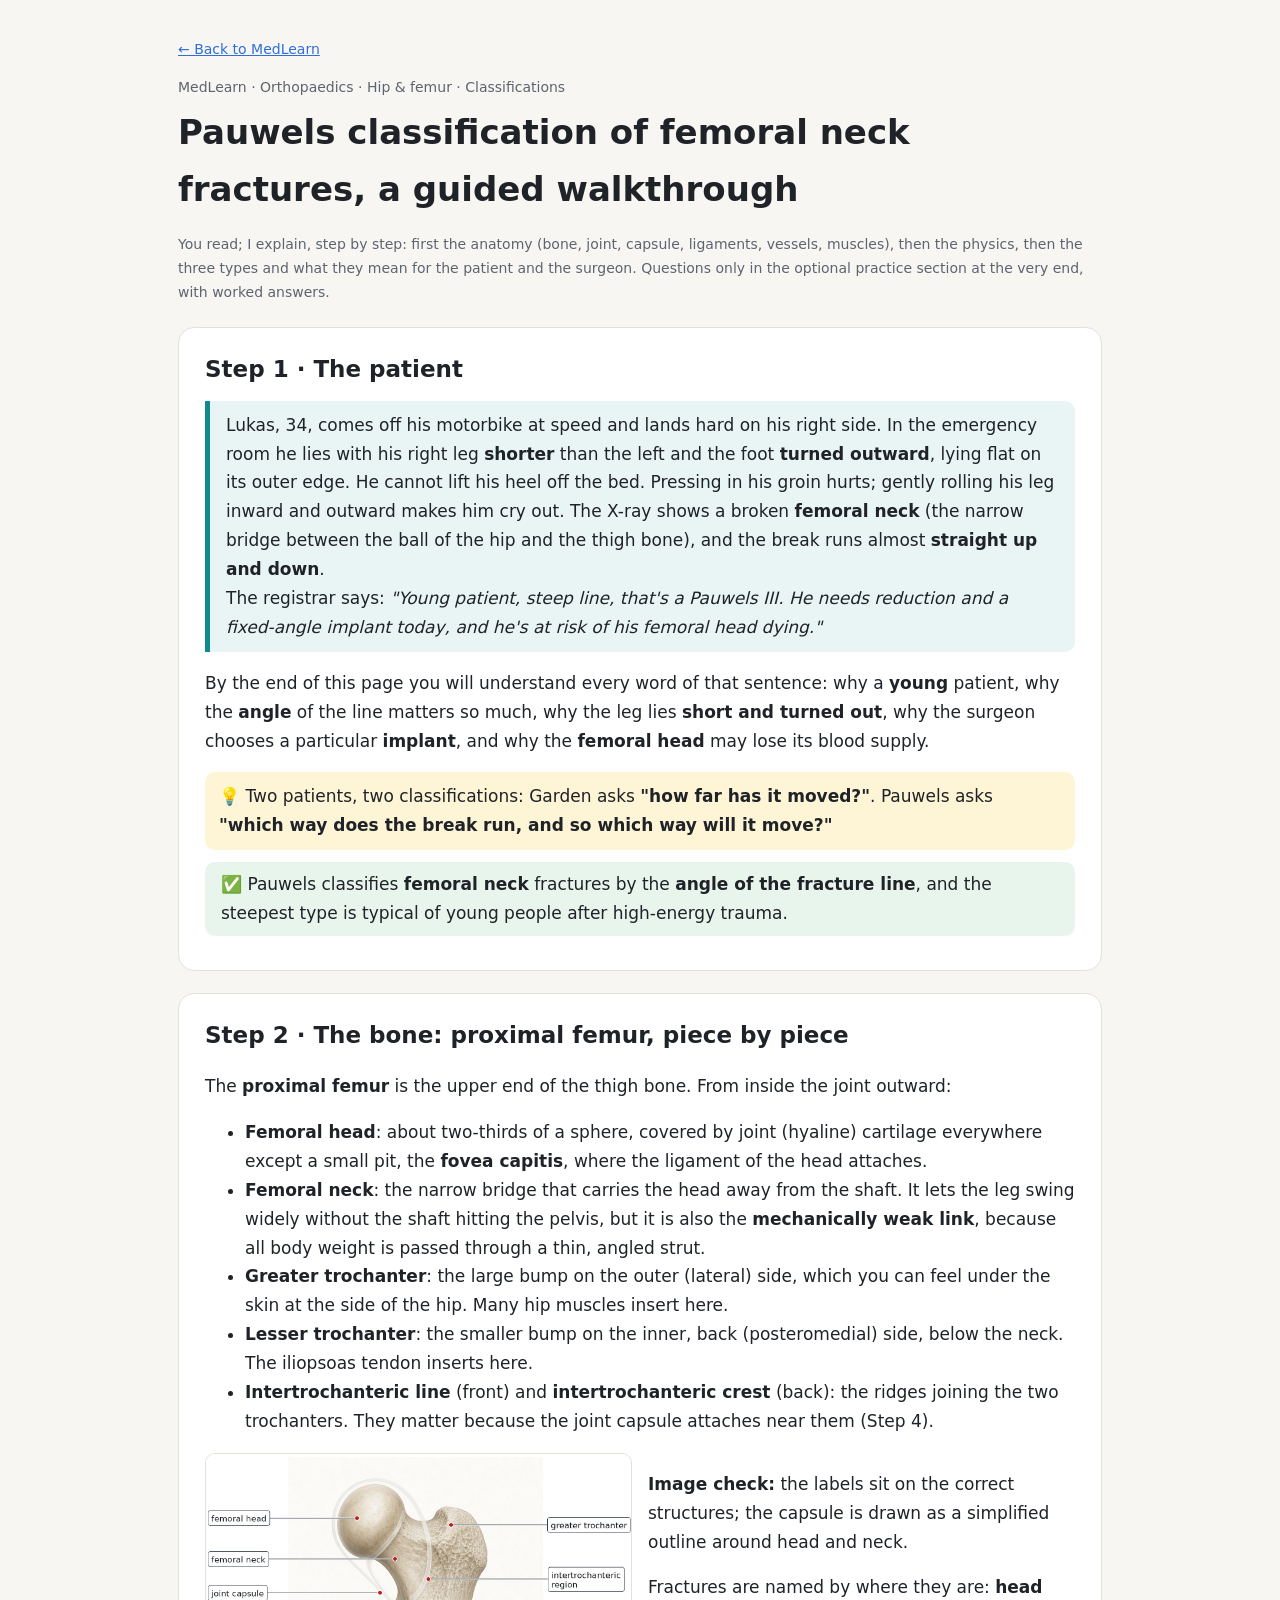
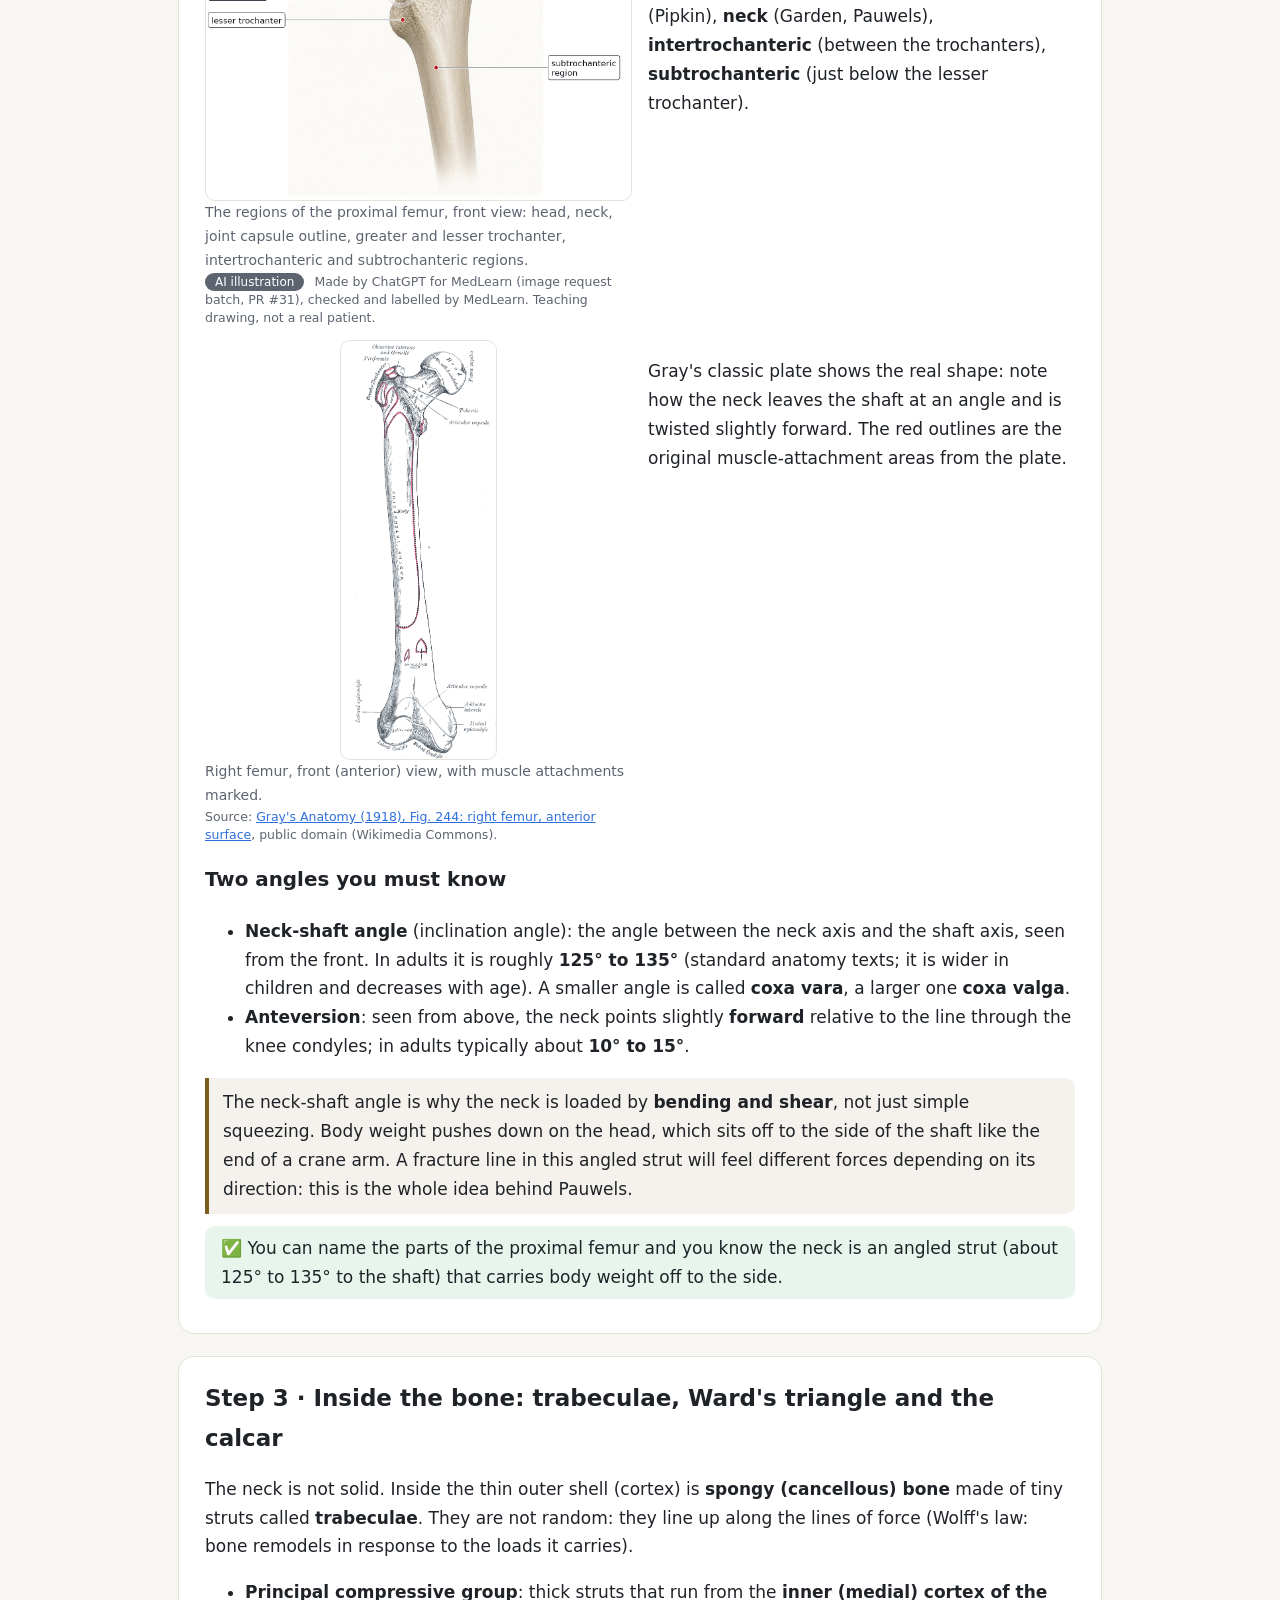
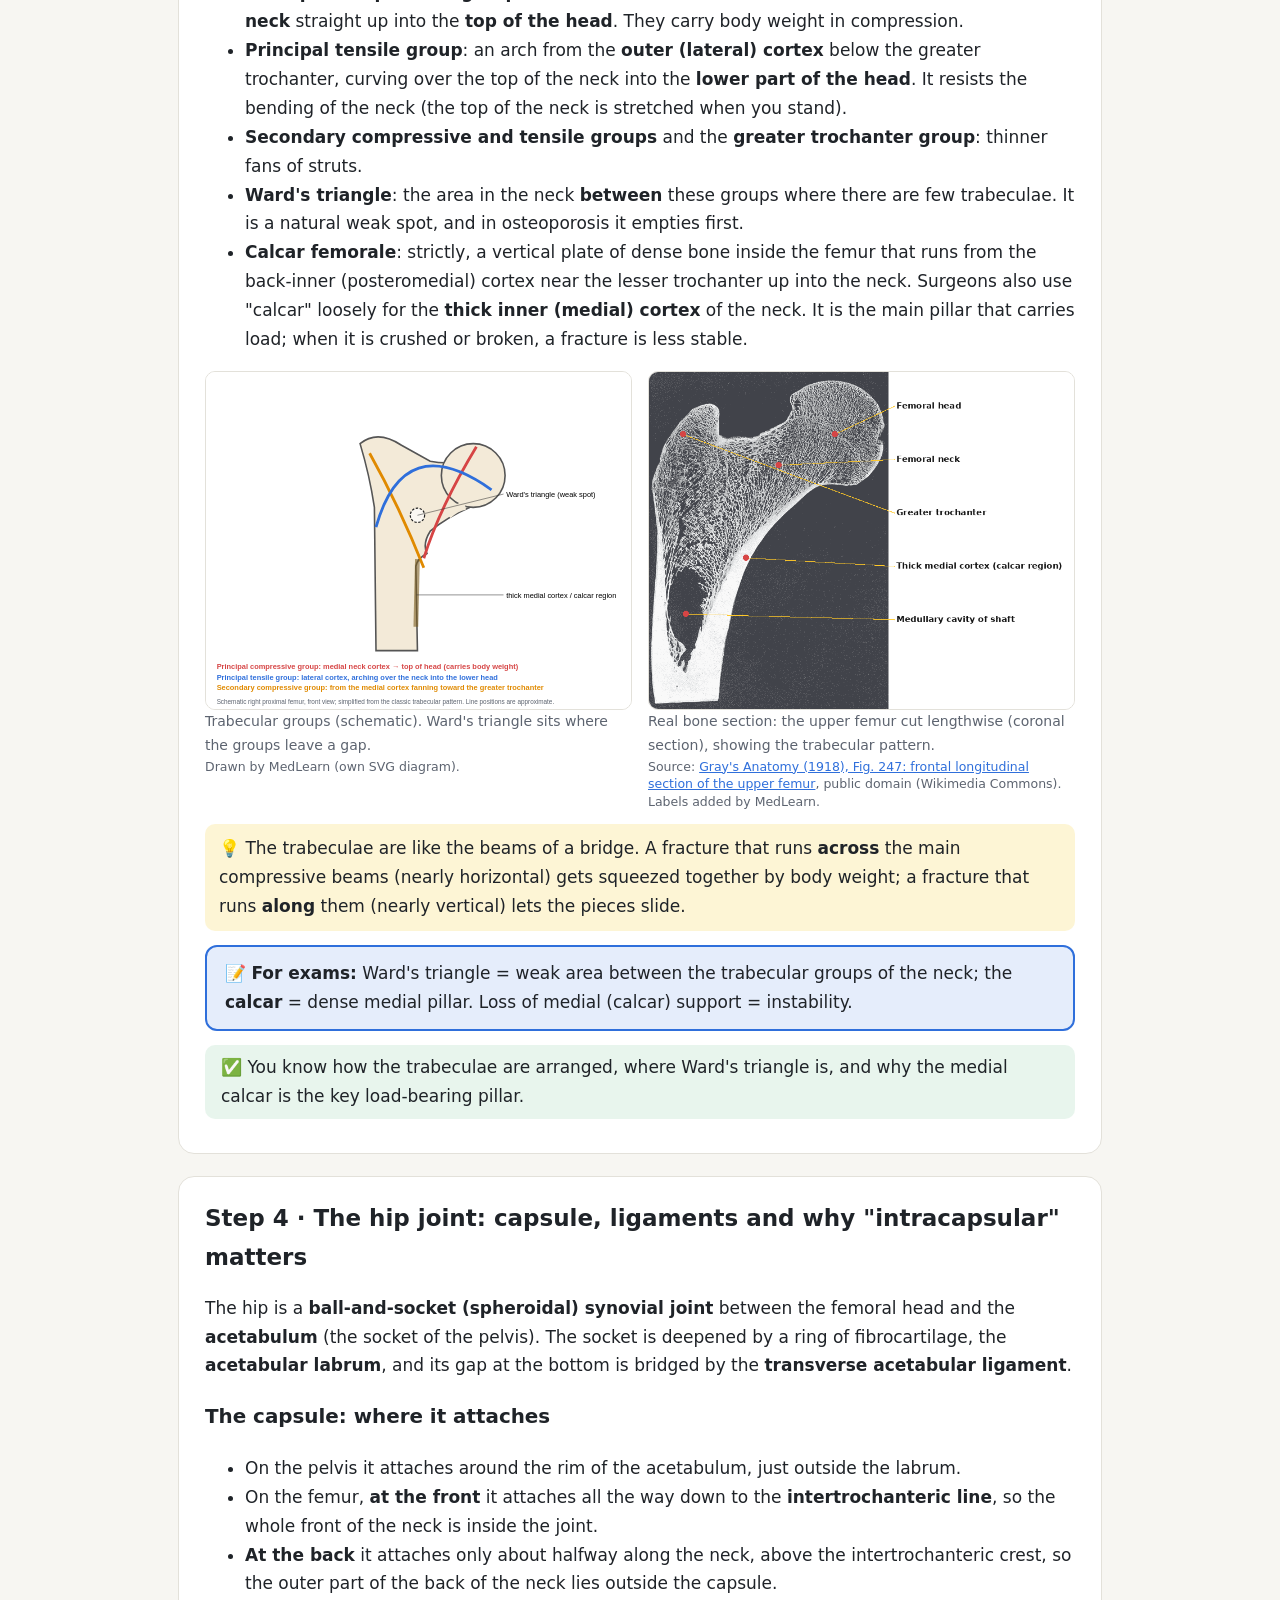
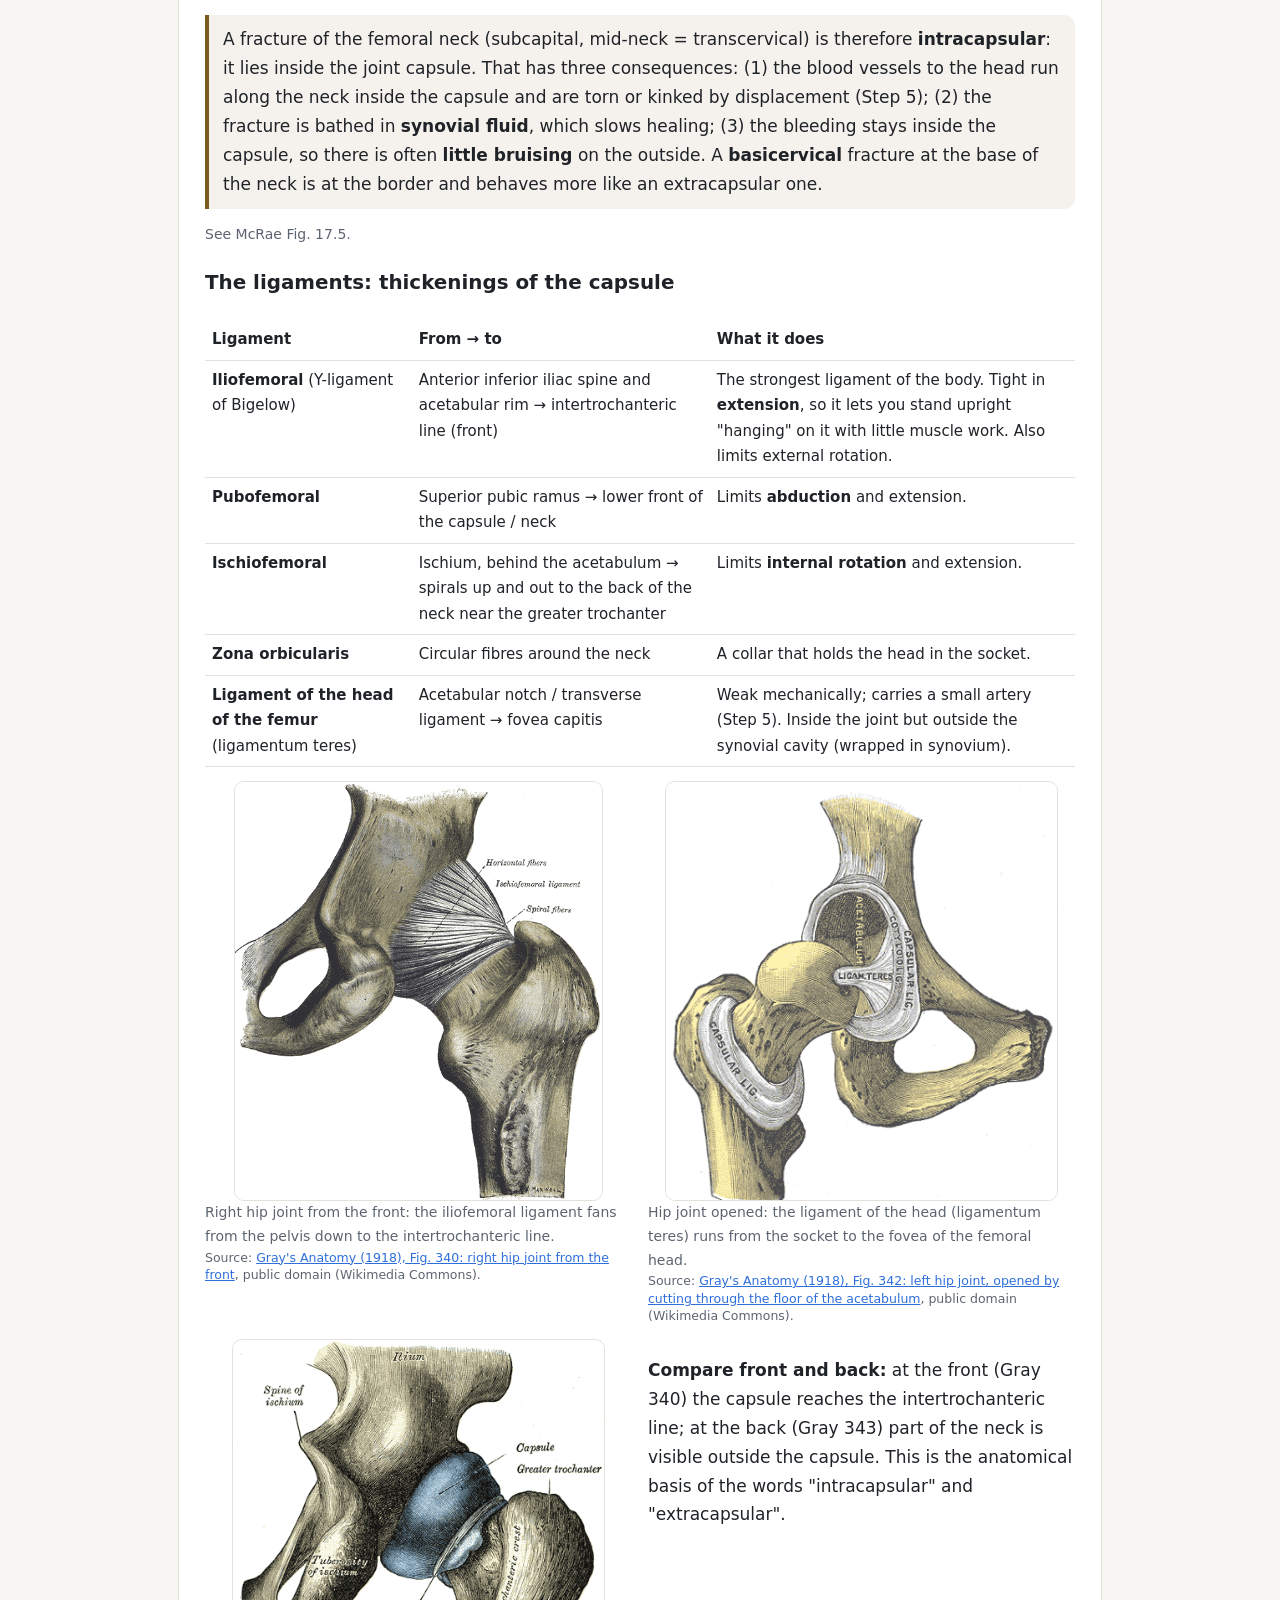
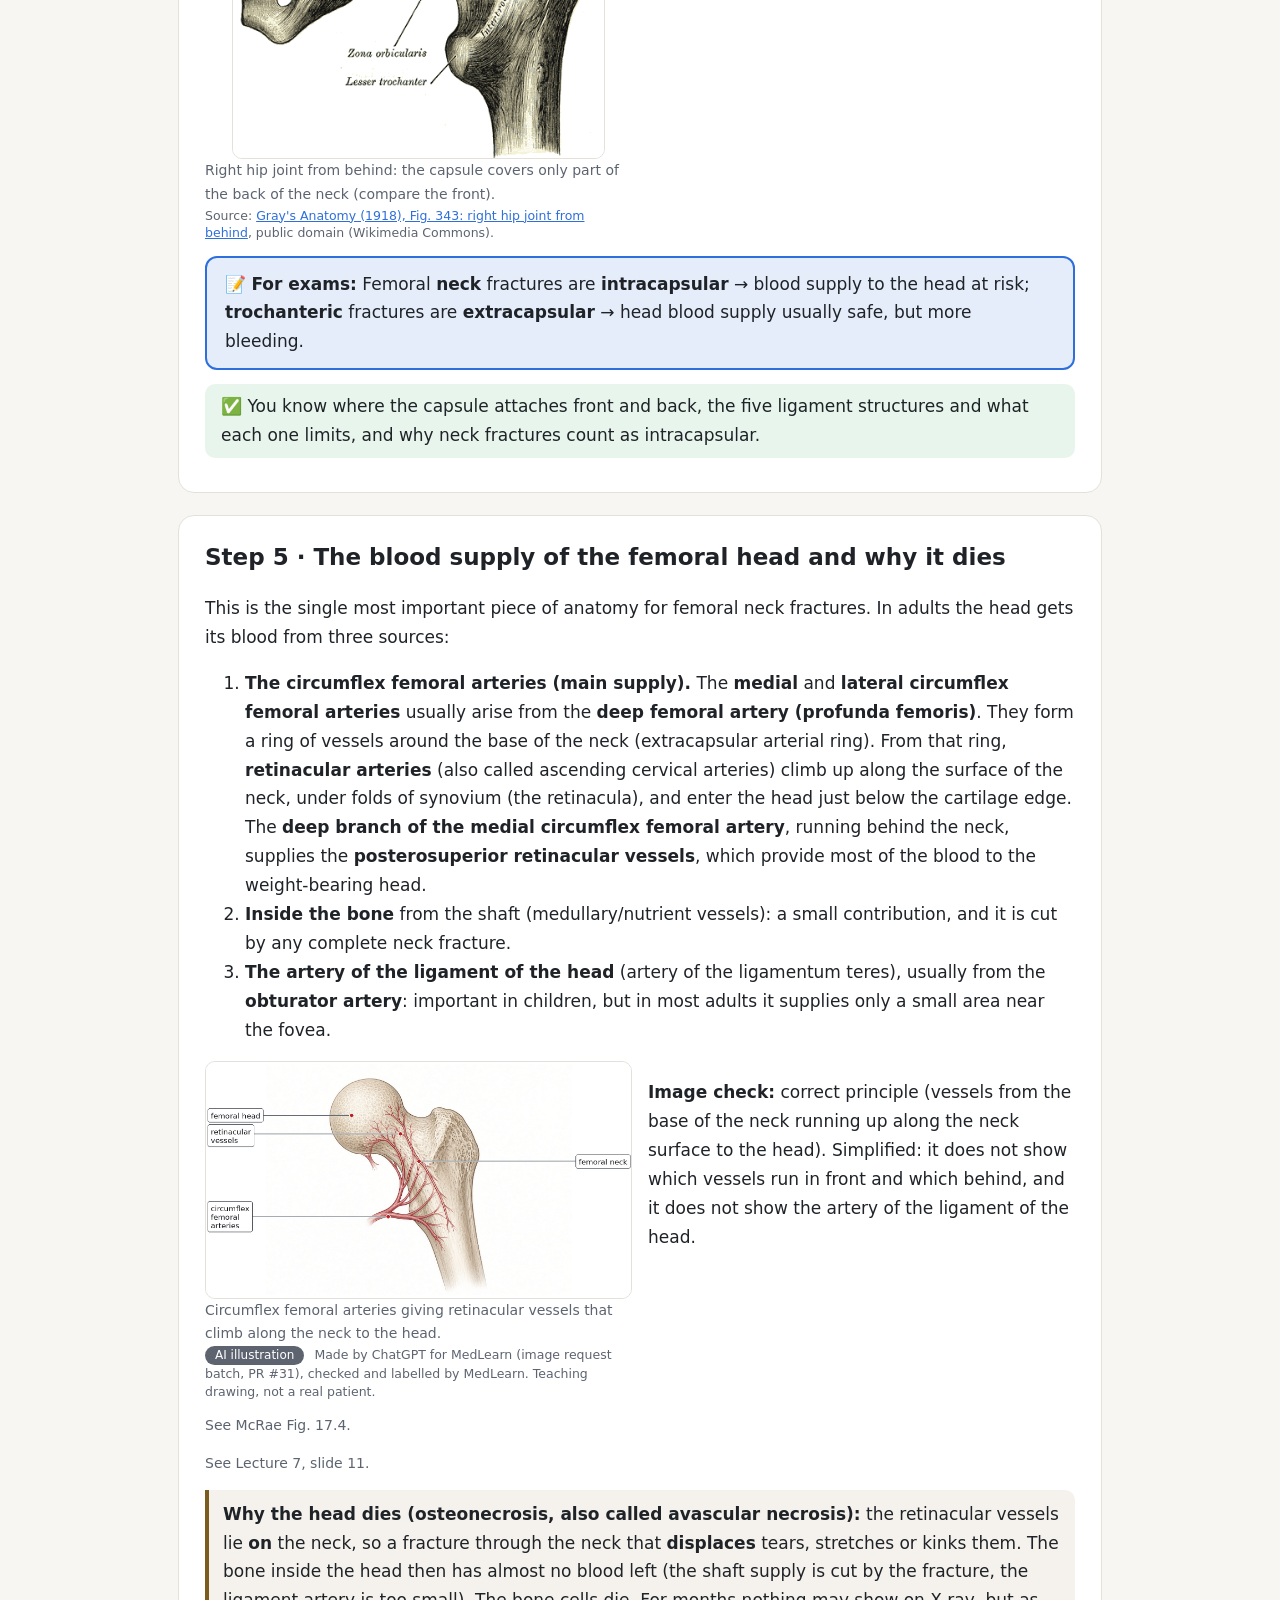
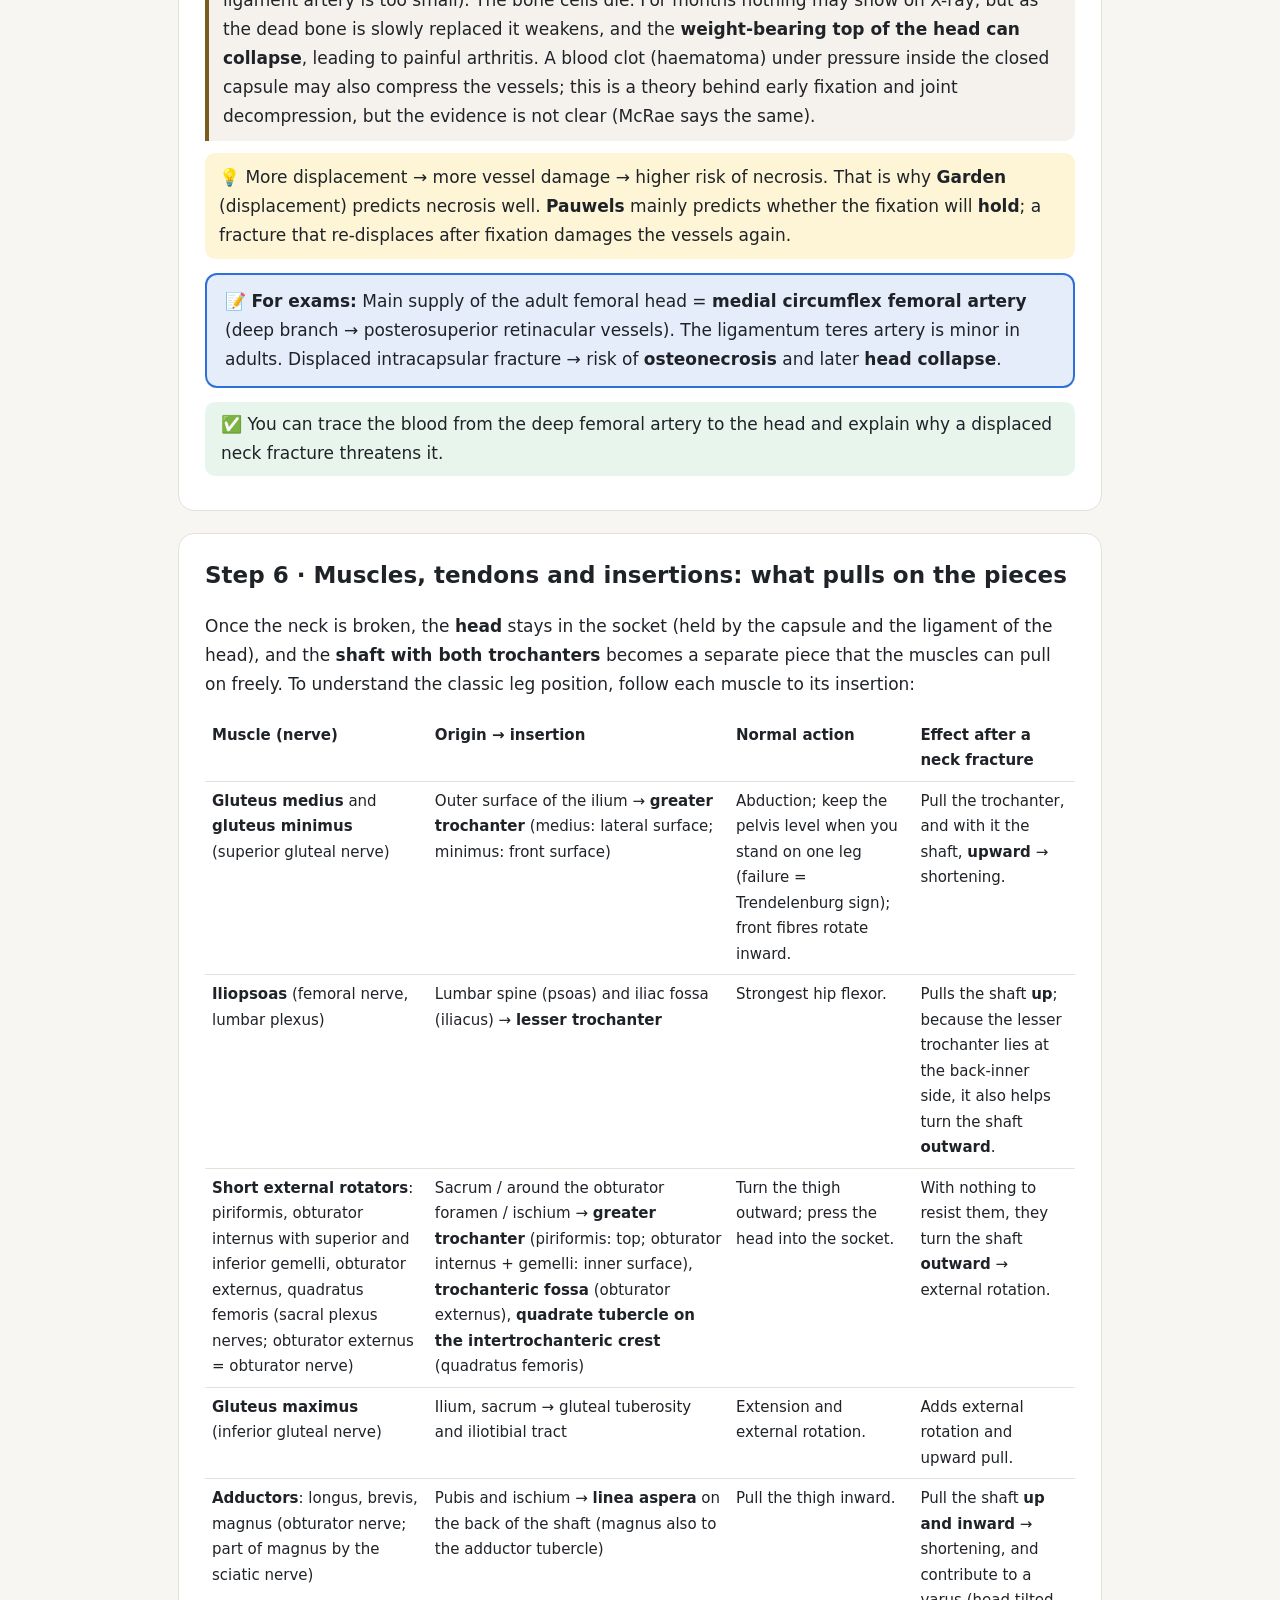
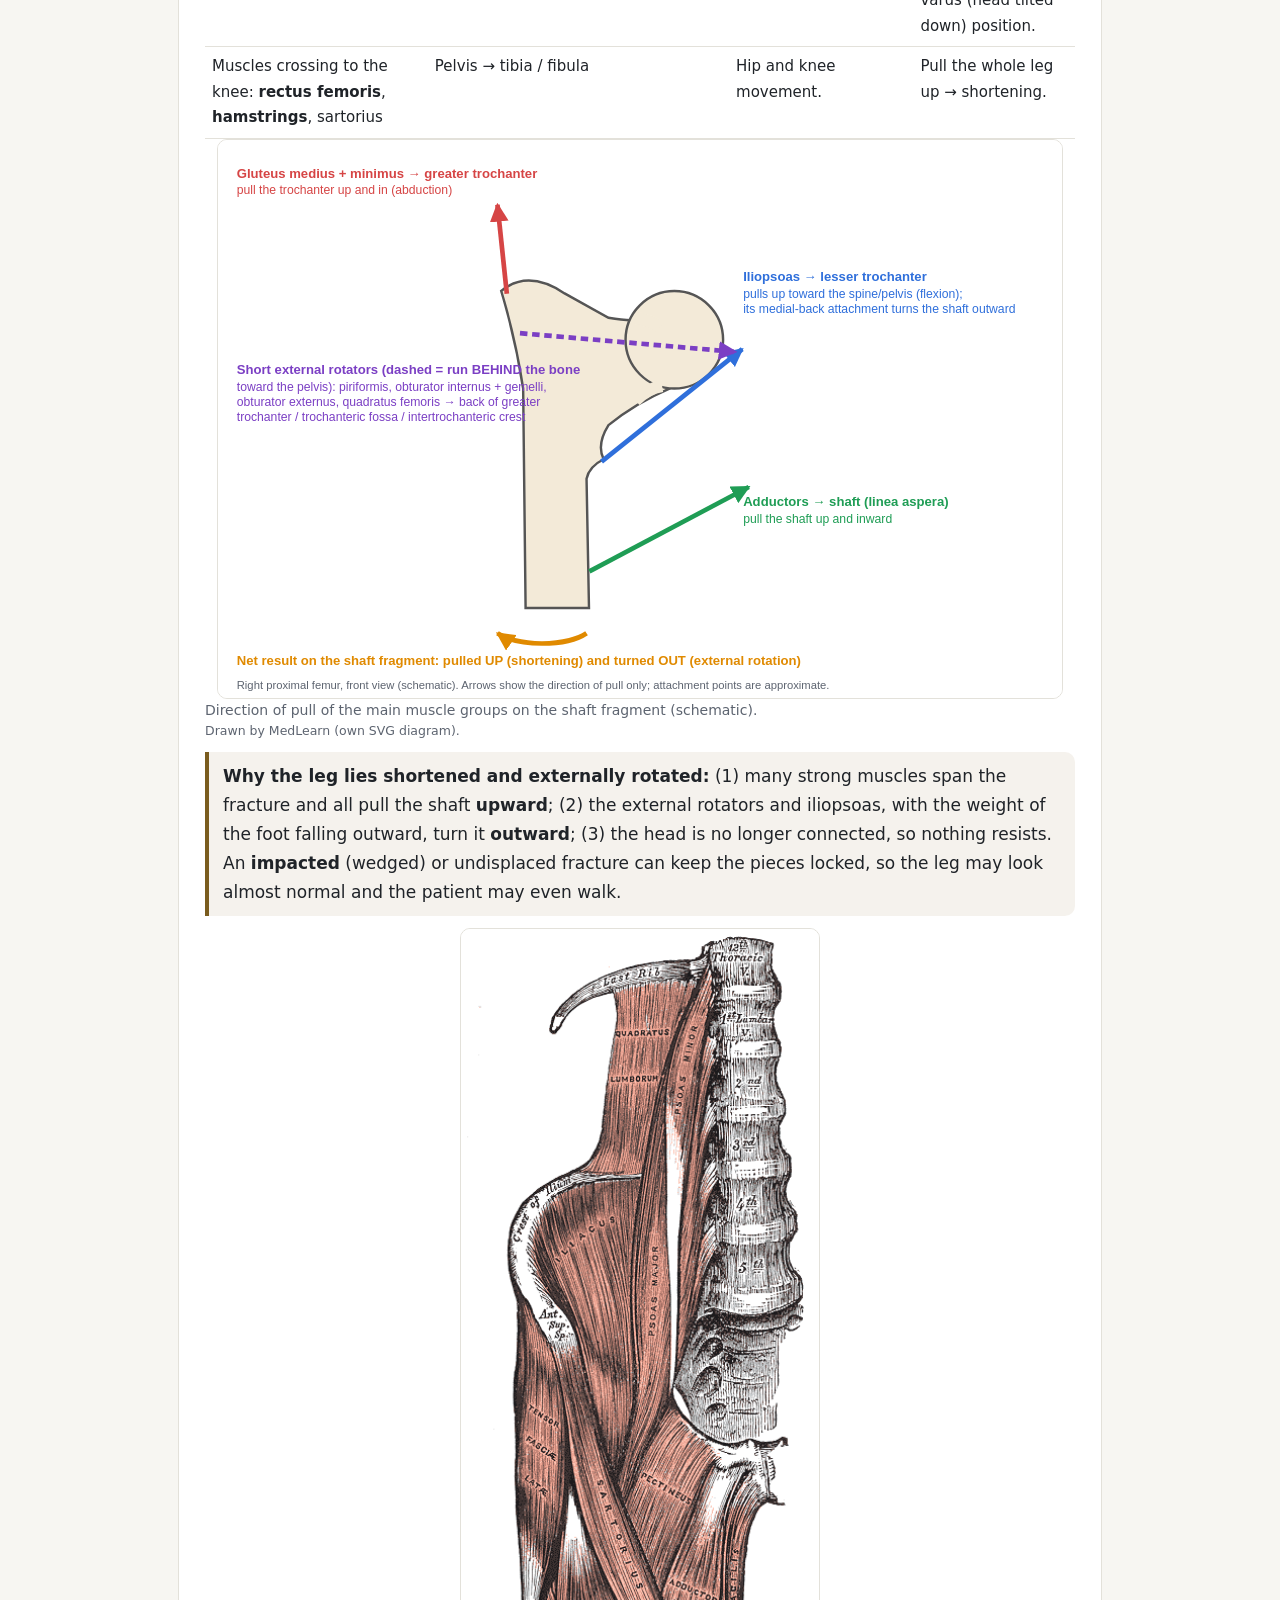
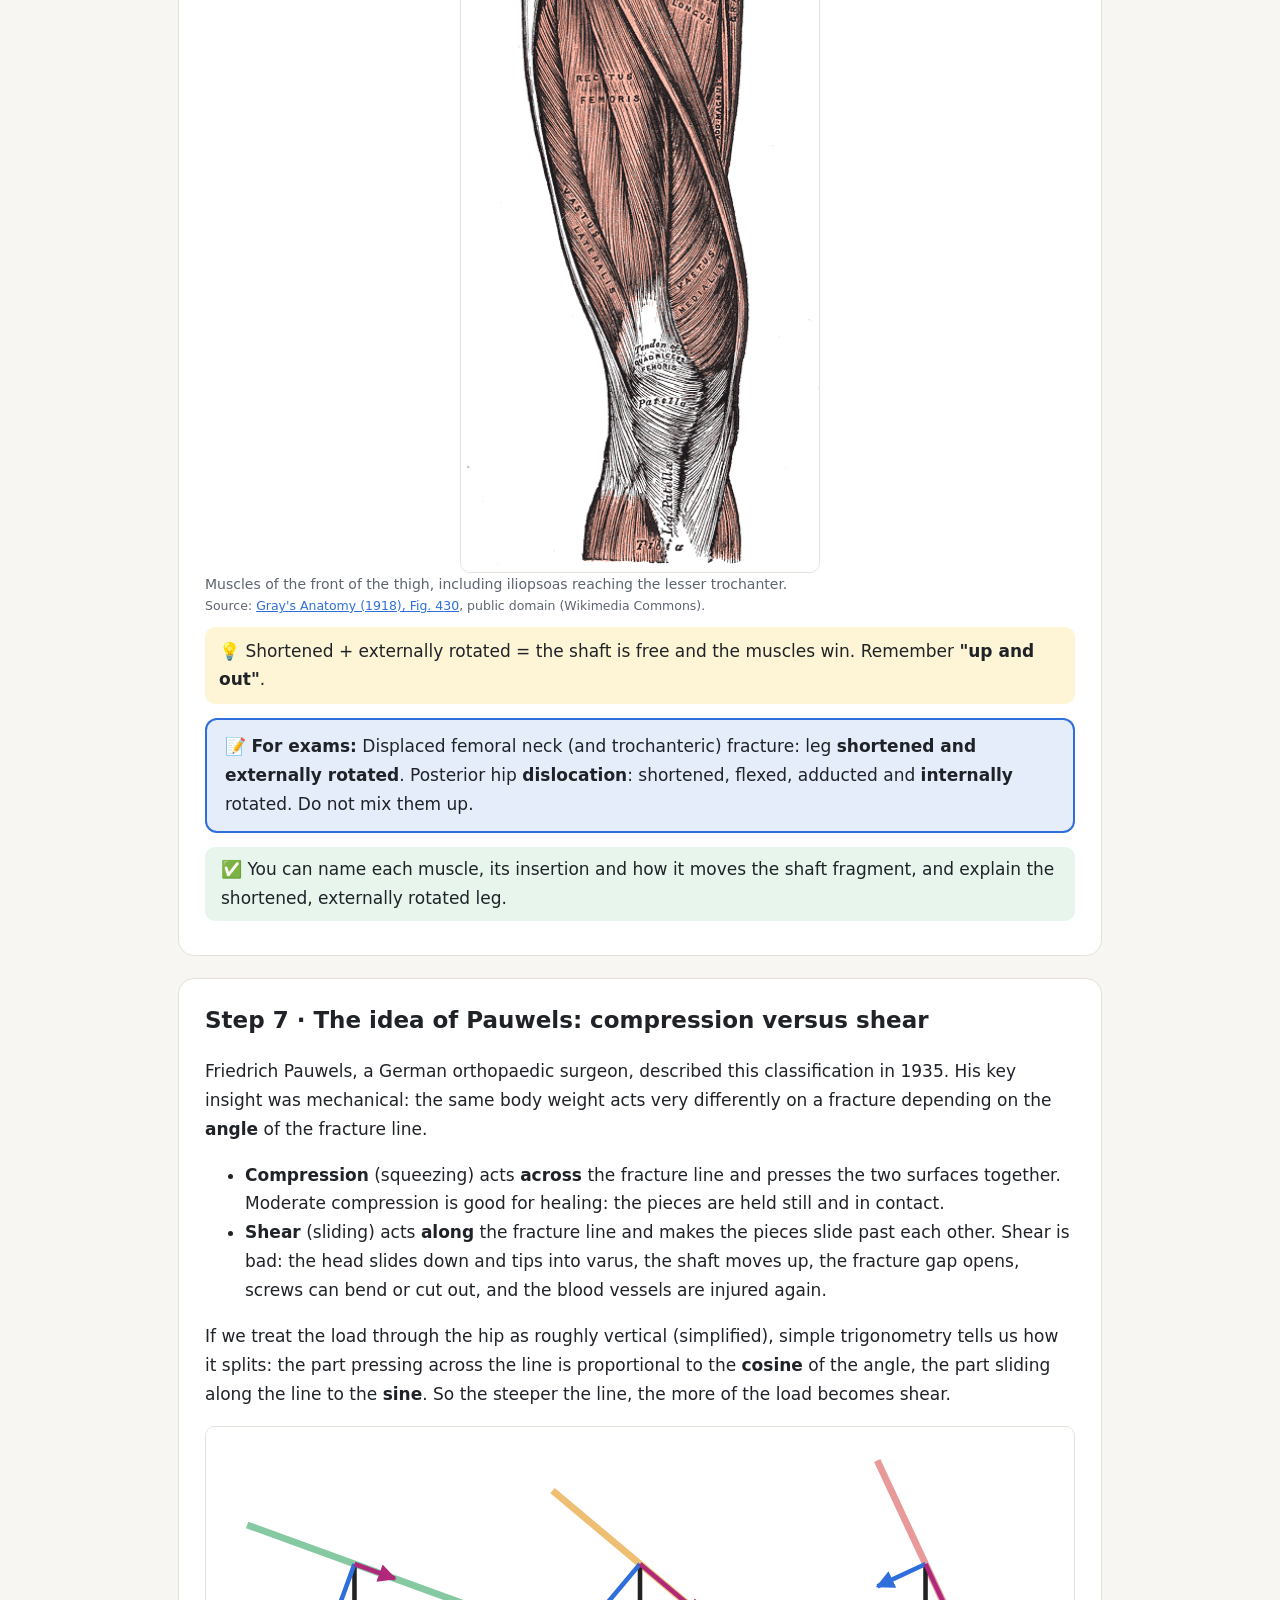
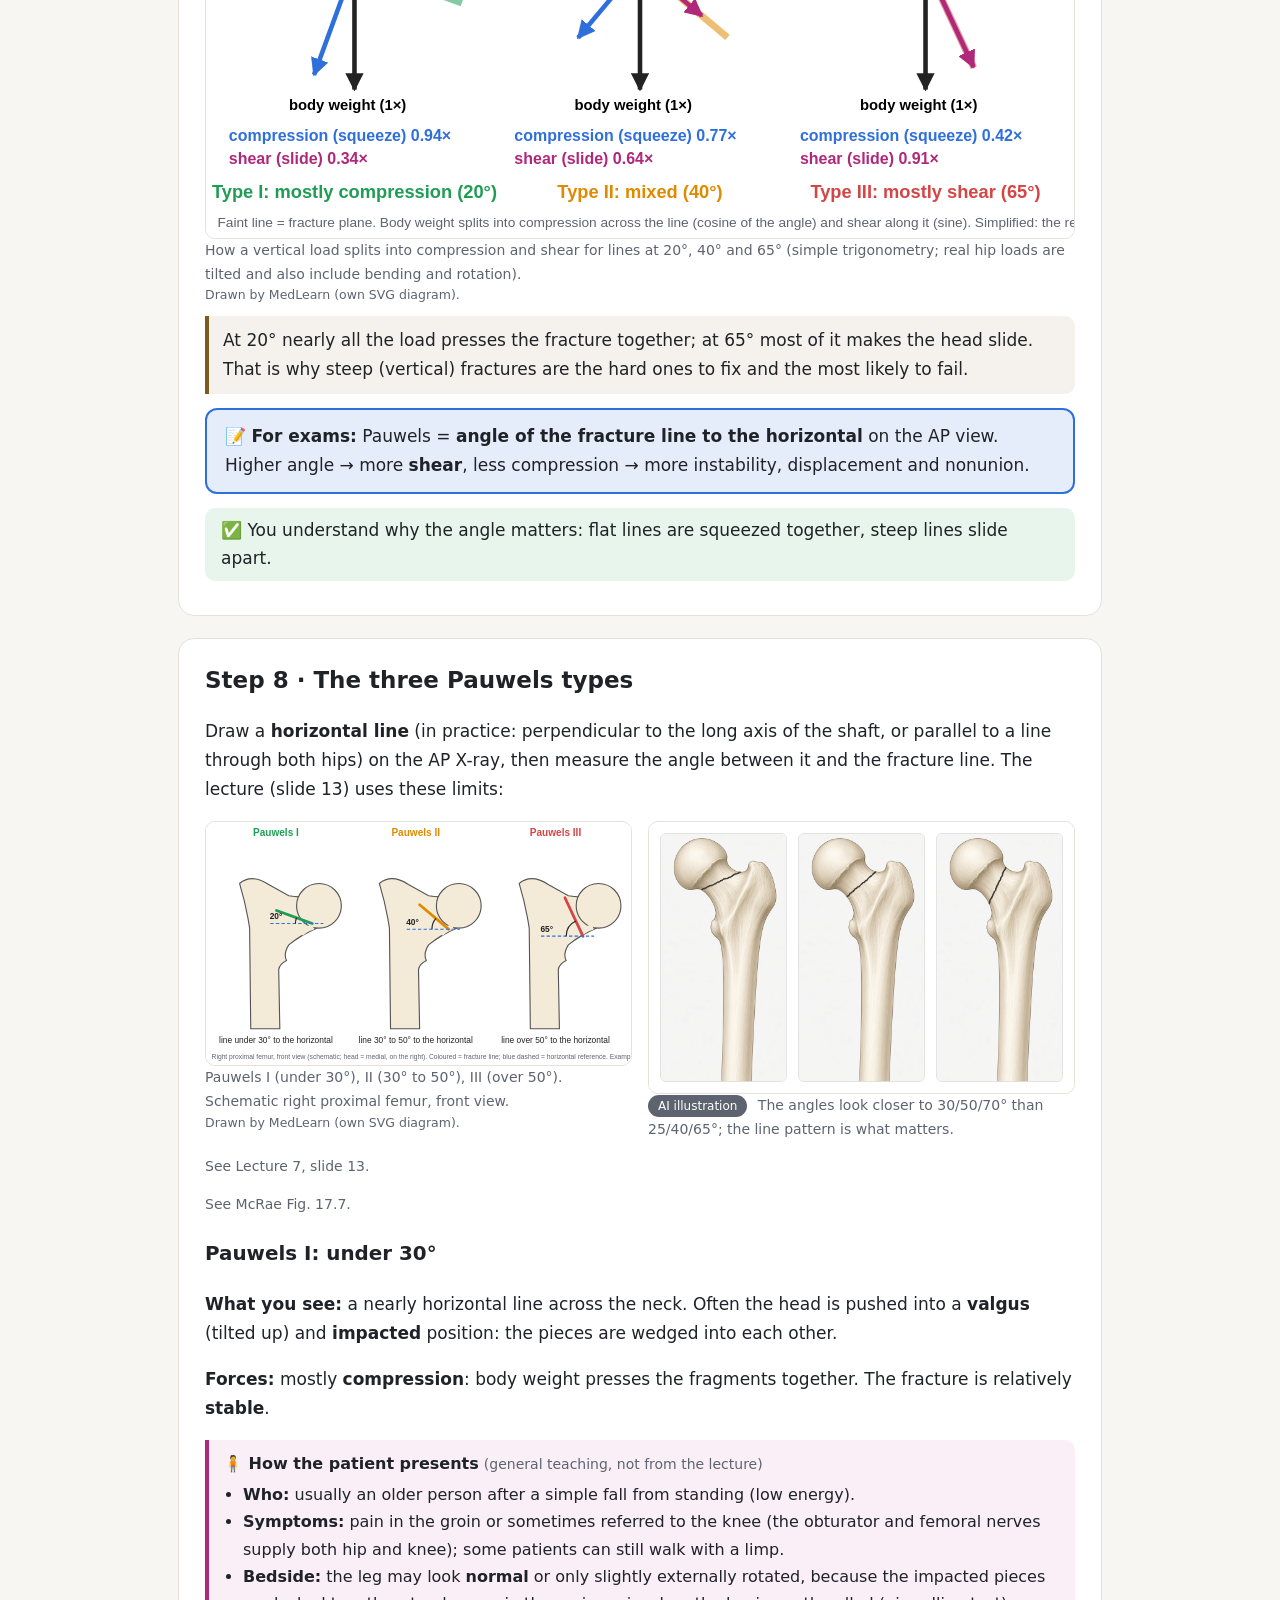
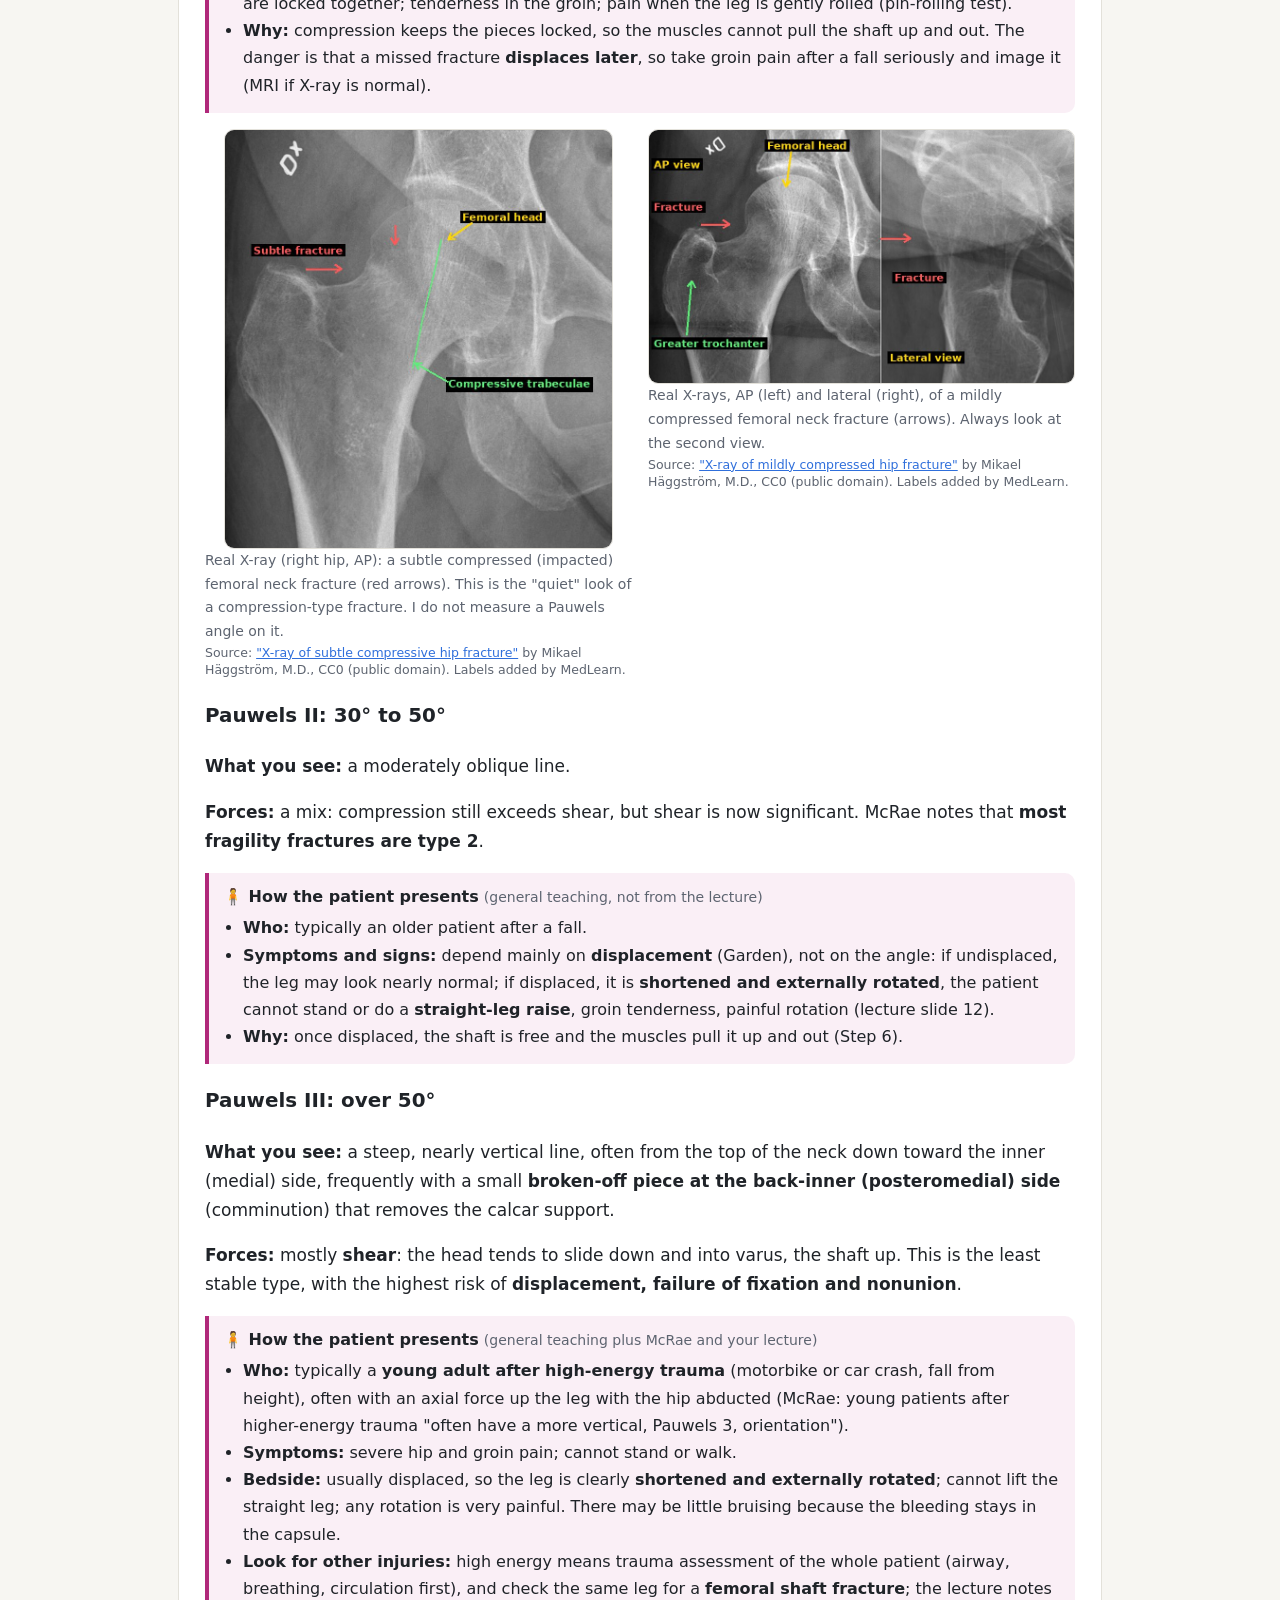
==== classifications/pauwels.html @ 43d3af0a "Add the Pauwels classification guide for femoral neck fractures. Publish the reviewed walkthrough wi" ====
<!DOCTYPE html><html lang="en"><head><meta charset="utf-8"><meta name="viewport" content="width=device-width,initial-scale=1"><title>Pauwels classification – MedLearn</title><style>:root{--bg:#f7f6f2;--panel:#fff;--ink:#1f2328;--mute:#5d6470;--line:#e3e1da;--acc:#2f6fdb;--ok:#1f9d55;--bad:#d64545;--c-hormone:#0f8b8d}
*{box-sizing:border-box}body{margin:0;background:var(--bg);color:var(--ink);font-family:"Atkinson Hyperlegible","Inter","Segoe UI",system-ui,Roboto,Arial,sans-serif;font-size:17px;line-height:1.7}
main{max-width:980px;margin:0 auto;padding:24px 28px 80px}
.card{background:var(--panel);border:1px solid var(--line);border-radius:16px;padding:22px 26px;margin:22px 0}
.card h2{margin:0 0 6px;font-size:23px}.meta{color:var(--mute);font-size:14px}
.scene{border-left:5px solid var(--c-hormone);background:color-mix(in srgb,var(--c-hormone) 9%,transparent);padding:10px 16px;border-radius:0 10px 10px 0;margin:12px 0}
.hint{background:color-mix(in srgb,#f5c518 18%,transparent);border-radius:10px;padding:10px 14px;margin:12px 0}
.exam{background:color-mix(in srgb,var(--acc) 12%,transparent);border:2px solid var(--acc);border-radius:12px;padding:12px 18px;margin:14px 0}
.check{background:color-mix(in srgb,var(--ok) 10%,transparent);border-radius:10px;padding:8px 16px;margin:12px 0}
.grid{display:grid;grid-template-columns:1fr 1fr;gap:16px}
figure{margin:0}figure svg{width:100%;border:1px solid var(--line);border-radius:10px;background:#fff}figcaption{font-size:14px;color:var(--mute)}
.badge{display:inline-block;border-radius:999px;padding:1px 10px;font-size:13px;color:#fff}.g{background:var(--ok)}.r{background:var(--bad)}
table{border-collapse:collapse;width:100%;font-size:15px}td,th{border-bottom:1px solid var(--line);padding:7px;text-align:left;vertical-align:top}
button{font:inherit;cursor:pointer;border-radius:10px;border:1px solid var(--line);background:var(--panel);padding:6px 12px}button:hover{border-color:var(--acc)}
.ans{display:none;margin-top:8px;padding:8px 12px;border-radius:8px;background:color-mix(in srgb,var(--ok) 12%,transparent)}.ans.show{display:block}
.case{border-top:1px solid var(--line);padding:10px 0}a{color:var(--acc)}
@media(max-width:760px){.grid{grid-template-columns:1fr}}
.pair{display:grid;grid-template-columns:1fr 1fr;gap:16px;align-items:start;margin:14px 0}
figure img{width:100%;border-radius:10px;border:1px solid var(--line)}
.attr{font-size:12.5px;color:var(--mute);line-height:1.4}
.pres{background:color-mix(in srgb,#b0287a 7%,transparent);border-left:4px solid #b0287a;border-radius:0 10px 10px 0;padding:10px 14px;margin:10px 0 16px;font-size:16px}.pres ul{margin:4px 0;padding-left:20px}
.why{background:color-mix(in srgb,#7a5c1e 8%,transparent);border-left:4px solid #7a5c1e;border-radius:0 10px 10px 0;padding:10px 14px;margin:12px 0}
details{border-top:1px solid var(--line);padding:10px 0}summary{cursor:pointer;font-weight:600}
@media(max-width:760px){.pair{grid-template-columns:1fr}}
.pres{background:color-mix(in srgb,#b0287a 7%,transparent);border-left:4px solid #b0287a;border-radius:0 10px 10px 0;padding:10px 14px;margin:10px 0 16px;font-size:16px}.pres ul{margin:4px 0;padding-left:20px}
.ai{display:inline-block;background:#5d6470;color:#fff;border-radius:999px;font-size:12px;padding:1px 10px;margin-right:6px}figure img{width:auto;max-width:100%;max-height:560px;height:auto;display:block;margin:0 auto}.pair figure img{max-height:420px}img.gray430{width:360px;max-width:100%;max-height:none;height:auto}</style></head><body><main><p class="meta"><a href="../">← Back to MedLearn</a></p><div class="meta">MedLearn · Orthopaedics · Hip &amp; femur · Classifications</div>
<h1 style="margin:4px 0">Pauwels classification of femoral neck fractures, a guided walkthrough</h1>
<p class="meta">You read; I explain, step by step: first the anatomy (bone, joint, capsule, ligaments, vessels, muscles), then the physics, then the three types and what they mean for the patient and the surgeon. Questions only in the optional practice section at the very end, with worked answers.</p>
<div class="card"><h2>Step 1 · The patient</h2><div class="scene">Lukas, 34, comes off his motorbike at speed and lands hard on his right side. In the emergency room he lies with his right leg <b>shorter</b> than the left and the foot <b>turned outward</b>, lying flat on its outer edge. He cannot lift his heel off the bed. Pressing in his groin hurts; gently rolling his leg inward and outward makes him cry out. The X-ray shows a broken <b>femoral neck</b> (the narrow bridge between the ball of the hip and the thigh bone), and the break runs almost <b>straight up and down</b>.<br>The registrar says: <i>"Young patient, steep line, that's a Pauwels III. He needs reduction and a fixed-angle implant today, and he's at risk of his femoral head dying."</i></div>
<p>By the end of this page you will understand every word of that sentence: why a <b>young</b> patient, why the <b>angle</b> of the line matters so much, why the leg lies <b>short and turned out</b>, why the surgeon chooses a particular <b>implant</b>, and why the <b>femoral head</b> may lose its blood supply.</p>
<div class="hint">💡 Two patients, two classifications: Garden asks <b>"how far has it moved?"</b>. Pauwels asks <b>"which way does the break run, and so which way will it move?"</b></div><div class="check">✅ Pauwels classifies <b>femoral neck</b> fractures by the <b>angle of the fracture line</b>, and the steepest type is typical of young people after high-energy trauma.</div></div>
<div class="card"><h2>Step 2 · The bone: proximal femur, piece by piece</h2><p>The <b>proximal femur</b> is the upper end of the thigh bone. From inside the joint outward:</p>
<ul>
<li><b>Femoral head</b>: about two-thirds of a sphere, covered by joint (hyaline) cartilage everywhere except a small pit, the <b>fovea capitis</b>, where the ligament of the head attaches.</li>
<li><b>Femoral neck</b>: the narrow bridge that carries the head away from the shaft. It lets the leg swing widely without the shaft hitting the pelvis, but it is also the <b>mechanically weak link</b>, because all body weight is passed through a thin, angled strut.</li>
<li><b>Greater trochanter</b>: the large bump on the outer (lateral) side, which you can feel under the skin at the side of the hip. Many hip muscles insert here.</li>
<li><b>Lesser trochanter</b>: the smaller bump on the inner, back (posteromedial) side, below the neck. The iliopsoas tendon inserts here.</li>
<li><b>Intertrochanteric line</b> (front) and <b>intertrochanteric crest</b> (back): the ridges joining the two trochanters. They matter because the joint capsule attaches near them (Step 4).</li>
</ul><div class="pair"><figure><img src="../images/o7-prox-map-labelled.jpg" loading="lazy" alt="The regions of the proximal femur, front view: head, neck, joint capsule outline, greater and lesser trochanter, intertrochanteric and subtrochanteric regions."><figcaption>The regions of the proximal femur, front view: head, neck, joint capsule outline, greater and lesser trochanter, intertrochanteric and subtrochanteric regions.<div class="attr"><span class="ai">AI illustration</span> Made by ChatGPT for MedLearn (image request batch, PR #31), checked and labelled by MedLearn. Teaching drawing, not a real patient.</div></figcaption></figure><div><p><b>Image check:</b> the labels sit on the correct structures; the capsule is drawn as a simplified outline around head and neck.</p><p>Fractures are named by where they are: <b>head</b> (Pipkin), <b>neck</b> (Garden, Pauwels), <b>intertrochanteric</b> (between the trochanters), <b>subtrochanteric</b> (just below the lesser trochanter).</p></div></div><div class="pair"><figure><img src="pauwels-img/Gray244.png" loading="lazy" alt="Right femur, front (anterior) view, with muscle attachments marked."><figcaption>Right femur, front (anterior) view, with muscle attachments marked.<div class="attr">Source: <a href="https://commons.wikimedia.org/wiki/File:Gray244.png">Gray's Anatomy (1918), Fig. 244: right femur, anterior surface</a>, public domain (Wikimedia Commons).</div></figcaption></figure><div><p>Gray's classic plate shows the real shape: note how the neck leaves the shaft at an angle and is twisted slightly forward. The red outlines are the original muscle-attachment areas from the plate.</p></div></div><h3>Two angles you must know</h3>
<ul><li><b>Neck-shaft angle</b> (inclination angle): the angle between the neck axis and the shaft axis, seen from the front. In adults it is roughly <b>125° to 135°</b> (standard anatomy texts; it is wider in children and decreases with age). A smaller angle is called <b>coxa vara</b>, a larger one <b>coxa valga</b>.</li>
<li><b>Anteversion</b>: seen from above, the neck points slightly <b>forward</b> relative to the line through the knee condyles; in adults typically about <b>10° to 15°</b>.</li></ul>
<div class="why">The neck-shaft angle is why the neck is loaded by <b>bending and shear</b>, not just simple squeezing. Body weight pushes down on the head, which sits off to the side of the shaft like the end of a crane arm. A fracture line in this angled strut will feel different forces depending on its direction: this is the whole idea behind Pauwels.</div><div class="check">✅ You can name the parts of the proximal femur and you know the neck is an angled strut (about 125° to 135° to the shaft) that carries body weight off to the side.</div></div>
<div class="card"><h2>Step 3 · Inside the bone: trabeculae, Ward's triangle and the calcar</h2><p>The neck is not solid. Inside the thin outer shell (cortex) is <b>spongy (cancellous) bone</b> made of tiny struts called <b>trabeculae</b>. They are not random: they line up along the lines of force (Wolff's law: bone remodels in response to the loads it carries).</p>
<ul><li><b>Principal compressive group</b>: thick struts that run from the <b>inner (medial) cortex of the neck</b> straight up into the <b>top of the head</b>. They carry body weight in compression.</li>
<li><b>Principal tensile group</b>: an arch from the <b>outer (lateral) cortex</b> below the greater trochanter, curving over the top of the neck into the <b>lower part of the head</b>. It resists the bending of the neck (the top of the neck is stretched when you stand).</li>
<li><b>Secondary compressive and tensile groups</b> and the <b>greater trochanter group</b>: thinner fans of struts.</li>
<li><b>Ward's triangle</b>: the area in the neck <b>between</b> these groups where there are few trabeculae. It is a natural weak spot, and in osteoporosis it empties first.</li>
<li><b>Calcar femorale</b>: strictly, a vertical plate of dense bone inside the femur that runs from the back-inner (posteromedial) cortex near the lesser trochanter up into the neck. Surgeons also use "calcar" loosely for the <b>thick inner (medial) cortex</b> of the neck. It is the main pillar that carries load; when it is crushed or broken, a fracture is less stable.</li></ul><div class="pair"><figure><img src="pauwels-img/svg/trab.svg" loading="lazy" alt="Trabecular groups (schematic). Ward&#x27;s triangle sits where the groups leave a gap."><figcaption>Trabecular groups (schematic). Ward's triangle sits where the groups leave a gap.<div class="attr">Drawn by MedLearn (own SVG diagram).</div></figcaption></figure><div><figure><img src="pauwels-img/gray247_labelled.png" loading="lazy" alt="Real bone section: the upper femur cut lengthwise (coronal section), showing the trabecular pattern."><figcaption>Real bone section: the upper femur cut lengthwise (coronal section), showing the trabecular pattern.<div class="attr">Source: <a href="https://commons.wikimedia.org/wiki/File:Gray247.png">Gray's Anatomy (1918), Fig. 247: frontal longitudinal section of the upper femur</a>, public domain (Wikimedia Commons). Labels added by MedLearn.</div></figcaption></figure></div></div><div class="hint">💡 The trabeculae are like the beams of a bridge. A fracture that runs <b>across</b> the main compressive beams (nearly horizontal) gets squeezed together by body weight; a fracture that runs <b>along</b> them (nearly vertical) lets the pieces slide.</div><div class="exam">📝 <b>For exams:</b> Ward's triangle = weak area between the trabecular groups of the neck; the <b>calcar</b> = dense medial pillar. Loss of medial (calcar) support = instability.</div><div class="check">✅ You know how the trabeculae are arranged, where Ward's triangle is, and why the medial calcar is the key load-bearing pillar.</div></div>
<div class="card"><h2>Step 4 · The hip joint: capsule, ligaments and why "intracapsular" matters</h2><p>The hip is a <b>ball-and-socket (spheroidal) synovial joint</b> between the femoral head and the <b>acetabulum</b> (the socket of the pelvis). The socket is deepened by a ring of fibrocartilage, the <b>acetabular labrum</b>, and its gap at the bottom is bridged by the <b>transverse acetabular ligament</b>.</p>
<h3>The capsule: where it attaches</h3>
<ul><li>On the pelvis it attaches around the rim of the acetabulum, just outside the labrum.</li>
<li>On the femur, <b>at the front</b> it attaches all the way down to the <b>intertrochanteric line</b>, so the whole front of the neck is inside the joint.</li>
<li><b>At the back</b> it attaches only about halfway along the neck, above the intertrochanteric crest, so the outer part of the back of the neck lies outside the capsule.</li></ul>
<div class="why">A fracture of the femoral neck (subcapital, mid-neck = transcervical) is therefore <b>intracapsular</b>: it lies inside the joint capsule. That has three consequences: (1) the blood vessels to the head run along the neck inside the capsule and are torn or kinked by displacement (Step 5); (2) the fracture is bathed in <b>synovial fluid</b>, which slows healing; (3) the bleeding stays inside the capsule, so there is often <b>little bruising</b> on the outside. A <b>basicervical</b> fracture at the base of the neck is at the border and behaves more like an extracapsular one.</div><p class="meta">See McRae Fig. 17.5.</p><h3>The ligaments: thickenings of the capsule</h3>
<table><tr><th>Ligament</th><th>From → to</th><th>What it does</th></tr>
<tr><td><b>Iliofemoral</b> (Y-ligament of Bigelow)</td><td>Anterior inferior iliac spine and acetabular rim → intertrochanteric line (front)</td><td>The strongest ligament of the body. Tight in <b>extension</b>, so it lets you stand upright "hanging" on it with little muscle work. Also limits external rotation.</td></tr>
<tr><td><b>Pubofemoral</b></td><td>Superior pubic ramus → lower front of the capsule / neck</td><td>Limits <b>abduction</b> and extension.</td></tr>
<tr><td><b>Ischiofemoral</b></td><td>Ischium, behind the acetabulum → spirals up and out to the back of the neck near the greater trochanter</td><td>Limits <b>internal rotation</b> and extension.</td></tr>
<tr><td><b>Zona orbicularis</b></td><td>Circular fibres around the neck</td><td>A collar that holds the head in the socket.</td></tr>
<tr><td><b>Ligament of the head of the femur</b> (ligamentum teres)</td><td>Acetabular notch / transverse ligament → fovea capitis</td><td>Weak mechanically; carries a small artery (Step 5). Inside the joint but outside the synovial cavity (wrapped in synovium).</td></tr></table><div class="pair"><figure><img src="pauwels-img/Gray340.png" loading="lazy" alt="Right hip joint from the front: the iliofemoral ligament fans from the pelvis down to the intertrochanteric line."><figcaption>Right hip joint from the front: the iliofemoral ligament fans from the pelvis down to the intertrochanteric line.<div class="attr">Source: <a href="https://commons.wikimedia.org/wiki/File:Gray340.png">Gray's Anatomy (1918), Fig. 340: right hip joint from the front</a>, public domain (Wikimedia Commons).</div></figcaption></figure><div><figure><img src="pauwels-img/Gray342.png" loading="lazy" alt="Hip joint opened: the ligament of the head (ligamentum teres) runs from the socket to the fovea of the femoral head."><figcaption>Hip joint opened: the ligament of the head (ligamentum teres) runs from the socket to the fovea of the femoral head.<div class="attr">Source: <a href="https://commons.wikimedia.org/wiki/File:Gray342.png">Gray's Anatomy (1918), Fig. 342: left hip joint, opened by cutting through the floor of the acetabulum</a>, public domain (Wikimedia Commons).</div></figcaption></figure></div></div><div class="pair"><figure><img src="pauwels-img/Gray343.png" loading="lazy" alt="Right hip joint from behind: the capsule covers only part of the back of the neck (compare the front)."><figcaption>Right hip joint from behind: the capsule covers only part of the back of the neck (compare the front).<div class="attr">Source: <a href="https://commons.wikimedia.org/wiki/File:Gray343.png">Gray's Anatomy (1918), Fig. 343: right hip joint from behind</a>, public domain (Wikimedia Commons).</div></figcaption></figure><div><p><b>Compare front and back:</b> at the front (Gray 340) the capsule reaches the intertrochanteric line; at the back (Gray 343) part of the neck is visible outside the capsule. This is the anatomical basis of the words "intracapsular" and "extracapsular".</p></div></div><div class="exam">📝 <b>For exams:</b> Femoral <b>neck</b> fractures are <b>intracapsular</b> → blood supply to the head at risk; <b>trochanteric</b> fractures are <b>extracapsular</b> → head blood supply usually safe, but more bleeding.</div><div class="check">✅ You know where the capsule attaches front and back, the five ligament structures and what each one limits, and why neck fractures count as intracapsular.</div></div>
<div class="card"><h2>Step 5 · The blood supply of the femoral head and why it dies</h2><p>This is the single most important piece of anatomy for femoral neck fractures. In adults the head gets its blood from three sources:</p>
<ol><li><b>The circumflex femoral arteries (main supply).</b> The <b>medial</b> and <b>lateral circumflex femoral arteries</b> usually arise from the <b>deep femoral artery (profunda femoris)</b>. They form a ring of vessels around the base of the neck (extracapsular arterial ring). From that ring, <b>retinacular arteries</b> (also called ascending cervical arteries) climb up along the surface of the neck, under folds of synovium (the retinacula), and enter the head just below the cartilage edge. The <b>deep branch of the medial circumflex femoral artery</b>, running behind the neck, supplies the <b>posterosuperior retinacular vessels</b>, which provide most of the blood to the weight-bearing head.</li>
<li><b>Inside the bone</b> from the shaft (medullary/nutrient vessels): a small contribution, and it is cut by any complete neck fracture.</li>
<li><b>The artery of the ligament of the head</b> (artery of the ligamentum teres), usually from the <b>obturator artery</b>: important in children, but in most adults it supplies only a small area near the fovea.</li></ol><div class="pair"><figure><img src="../images/o7-blood-supply-labelled.jpg" loading="lazy" alt="Circumflex femoral arteries giving retinacular vessels that climb along the neck to the head."><figcaption>Circumflex femoral arteries giving retinacular vessels that climb along the neck to the head.<div class="attr"><span class="ai">AI illustration</span> Made by ChatGPT for MedLearn (image request batch, PR #31), checked and labelled by MedLearn. Teaching drawing, not a real patient.</div></figcaption></figure><div><p><b>Image check:</b> correct principle (vessels from the base of the neck running up along the neck surface to the head). Simplified: it does not show which vessels run in front and which behind, and it does not show the artery of the ligament of the head.</p></div></div><p class="meta">See McRae Fig. 17.4.</p><p class="meta">See Lecture 7, slide 11.</p><div class="why"><b>Why the head dies (osteonecrosis, also called avascular necrosis):</b> the retinacular vessels lie <b>on</b> the neck, so a fracture through the neck that <b>displaces</b> tears, stretches or kinks them. The bone inside the head then has almost no blood left (the shaft supply is cut by the fracture, the ligament artery is too small). The bone cells die. For months nothing may show on X-ray, but as the dead bone is slowly replaced it weakens, and the <b>weight-bearing top of the head can collapse</b>, leading to painful arthritis. A blood clot (haematoma) under pressure inside the closed capsule may also compress the vessels; this is a theory behind early fixation and joint decompression, but the evidence is not clear (McRae says the same).</div><div class="hint">💡 More displacement → more vessel damage → higher risk of necrosis. That is why <b>Garden</b> (displacement) predicts necrosis well. <b>Pauwels</b> mainly predicts whether the fixation will <b>hold</b>; a fracture that re-displaces after fixation damages the vessels again.</div><div class="exam">📝 <b>For exams:</b> Main supply of the adult femoral head = <b>medial circumflex femoral artery</b> (deep branch → posterosuperior retinacular vessels). The ligamentum teres artery is minor in adults. Displaced intracapsular fracture → risk of <b>osteonecrosis</b> and later <b>head collapse</b>.</div><div class="check">✅ You can trace the blood from the deep femoral artery to the head and explain why a displaced neck fracture threatens it.</div></div>
<div class="card"><h2>Step 6 · Muscles, tendons and insertions: what pulls on the pieces</h2><p>Once the neck is broken, the <b>head</b> stays in the socket (held by the capsule and the ligament of the head), and the <b>shaft with both trochanters</b> becomes a separate piece that the muscles can pull on freely. To understand the classic leg position, follow each muscle to its insertion:</p>
<table><tr><th>Muscle (nerve)</th><th>Origin → insertion</th><th>Normal action</th><th>Effect after a neck fracture</th></tr>
<tr><td><b>Gluteus medius</b> and <b>gluteus minimus</b> (superior gluteal nerve)</td><td>Outer surface of the ilium → <b>greater trochanter</b> (medius: lateral surface; minimus: front surface)</td><td>Abduction; keep the pelvis level when you stand on one leg (failure = Trendelenburg sign); front fibres rotate inward.</td><td>Pull the trochanter, and with it the shaft, <b>upward</b> → shortening.</td></tr>
<tr><td><b>Iliopsoas</b> (femoral nerve, lumbar plexus)</td><td>Lumbar spine (psoas) and iliac fossa (iliacus) → <b>lesser trochanter</b></td><td>Strongest hip flexor.</td><td>Pulls the shaft <b>up</b>; because the lesser trochanter lies at the back-inner side, it also helps turn the shaft <b>outward</b>.</td></tr>
<tr><td><b>Short external rotators</b>: piriformis, obturator internus with superior and inferior gemelli, obturator externus, quadratus femoris (sacral plexus nerves; obturator externus = obturator nerve)</td><td>Sacrum / around the obturator foramen / ischium → <b>greater trochanter</b> (piriformis: top; obturator internus + gemelli: inner surface), <b>trochanteric fossa</b> (obturator externus), <b>quadrate tubercle on the intertrochanteric crest</b> (quadratus femoris)</td><td>Turn the thigh outward; press the head into the socket.</td><td>With nothing to resist them, they turn the shaft <b>outward</b> → external rotation.</td></tr>
<tr><td><b>Gluteus maximus</b> (inferior gluteal nerve)</td><td>Ilium, sacrum → gluteal tuberosity and iliotibial tract</td><td>Extension and external rotation.</td><td>Adds external rotation and upward pull.</td></tr>
<tr><td><b>Adductors</b>: longus, brevis, magnus (obturator nerve; part of magnus by the sciatic nerve)</td><td>Pubis and ischium → <b>linea aspera</b> on the back of the shaft (magnus also to the adductor tubercle)</td><td>Pull the thigh inward.</td><td>Pull the shaft <b>up and inward</b> → shortening, and contribute to a varus (head tilted down) position.</td></tr>
<tr><td>Muscles crossing to the knee: <b>rectus femoris</b>, <b>hamstrings</b>, sartorius</td><td>Pelvis → tibia / fibula</td><td>Hip and knee movement.</td><td>Pull the whole leg up → shortening.</td></tr></table><figure><img src="pauwels-img/svg/muscles.svg" loading="lazy" alt="Direction of pull of the main muscle groups on the shaft fragment (schematic)."><figcaption>Direction of pull of the main muscle groups on the shaft fragment (schematic).<div class="attr">Drawn by MedLearn (own SVG diagram).</div></figcaption></figure><div class="why"><b>Why the leg lies shortened and externally rotated:</b> (1) many strong muscles span the fracture and all pull the shaft <b>upward</b>; (2) the external rotators and iliopsoas, with the weight of the foot falling outward, turn it <b>outward</b>; (3) the head is no longer connected, so nothing resists. An <b>impacted</b> (wedged) or undisplaced fracture can keep the pieces locked, so the leg may look almost normal and the patient may even walk.</div><figure><img class="gray430" src="pauwels-img/Gray430.png" loading="lazy" alt="Muscles of the front of the thigh, including iliopsoas reaching the lesser trochanter."><figcaption>Muscles of the front of the thigh, including iliopsoas reaching the lesser trochanter.<div class="attr">Source: <a href="https://commons.wikimedia.org/wiki/File:Gray430.png">Gray's Anatomy (1918), Fig. 430</a>, public domain (Wikimedia Commons).</div></figcaption></figure><div class="hint">💡 Shortened + externally rotated = the shaft is free and the muscles win. Remember <b>"up and out"</b>.</div><div class="exam">📝 <b>For exams:</b> Displaced femoral neck (and trochanteric) fracture: leg <b>shortened and externally rotated</b>. Posterior hip <b>dislocation</b>: shortened, flexed, adducted and <b>internally</b> rotated. Do not mix them up.</div><div class="check">✅ You can name each muscle, its insertion and how it moves the shaft fragment, and explain the shortened, externally rotated leg.</div></div>
<div class="card"><h2>Step 7 · The idea of Pauwels: compression versus shear</h2><p>Friedrich Pauwels, a German orthopaedic surgeon, described this classification in 1935. His key insight was mechanical: the same body weight acts very differently on a fracture depending on the <b>angle</b> of the fracture line.</p>
<ul><li><b>Compression</b> (squeezing) acts <b>across</b> the fracture line and presses the two surfaces together. Moderate compression is good for healing: the pieces are held still and in contact.</li>
<li><b>Shear</b> (sliding) acts <b>along</b> the fracture line and makes the pieces slide past each other. Shear is bad: the head slides down and tips into varus, the shaft moves up, the fracture gap opens, screws can bend or cut out, and the blood vessels are injured again.</li></ul>
<p>If we treat the load through the hip as roughly vertical (simplified), simple trigonometry tells us how it splits: the part pressing across the line is proportional to the <b>cosine</b> of the angle, the part sliding along the line to the <b>sine</b>. So the steeper the line, the more of the load becomes shear.</p><figure><img src="pauwels-img/svg/forces.svg" loading="lazy" alt="How a vertical load splits into compression and shear for lines at 20°, 40° and 65° (simple trigonometry; real hip loads are tilted and also include bending and rotation)."><figcaption>How a vertical load splits into compression and shear for lines at 20°, 40° and 65° (simple trigonometry; real hip loads are tilted and also include bending and rotation).<div class="attr">Drawn by MedLearn (own SVG diagram).</div></figcaption></figure><div class="why">At 20° nearly all the load presses the fracture together; at 65° most of it makes the head slide. That is why steep (vertical) fractures are the hard ones to fix and the most likely to fail.</div><div class="exam">📝 <b>For exams:</b> Pauwels = <b>angle of the fracture line to the horizontal</b> on the AP view. Higher angle → more <b>shear</b>, less compression → more instability, displacement and nonunion.</div><div class="check">✅ You understand why the angle matters: flat lines are squeezed together, steep lines slide apart.</div></div>
<div class="card"><h2>Step 8 · The three Pauwels types</h2><p>Draw a <b>horizontal line</b> (in practice: perpendicular to the long axis of the shaft, or parallel to a line through both hips) on the AP X-ray, then measure the angle between it and the fracture line. The lecture (slide 13) uses these limits:</p><div class="pair"><figure><img src="pauwels-img/svg/angle.svg" loading="lazy" alt="Pauwels I (under 30°), II (30° to 50°), III (over 50°). Schematic right proximal femur, front view."><figcaption>Pauwels I (under 30°), II (30° to 50°), III (over 50°). Schematic right proximal femur, front view.<div class="attr">Drawn by MedLearn (own SVG diagram).</div></figcaption></figure><figure><img src="../images/pw-pauwels-angle.png" loading="lazy" alt="Three femoral neck fracture lines of increasing steepness, each crossing the neck."><figcaption><span class="ai">AI illustration</span> The angles look closer to 30/50/70° than 25/40/65°; the line pattern is what matters.</figcaption></figure></div><p class="meta">See Lecture 7, slide 13.</p><p class="meta">See McRae Fig. 17.7.</p><h3>Pauwels I: under 30°</h3>
<p><b>What you see:</b> a nearly horizontal line across the neck. Often the head is pushed into a <b>valgus</b> (tilted up) and <b>impacted</b> position: the pieces are wedged into each other.</p>
<p><b>Forces:</b> mostly <b>compression</b>: body weight presses the fragments together. The fracture is relatively <b>stable</b>.</p><div class="pres"><b>🧍 How the patient presents</b> <span class="meta">(general teaching, not from the lecture)</span><ul><li><b>Who:</b> usually an older person after a simple fall from standing (low energy).</li><li><b>Symptoms:</b> pain in the groin or sometimes referred to the knee (the obturator and femoral nerves supply both hip and knee); some patients can still walk with a limp.</li><li><b>Bedside:</b> the leg may look <b>normal</b> or only slightly externally rotated, because the impacted pieces are locked together; tenderness in the groin; pain when the leg is gently rolled (pin-rolling test).</li><li><b>Why:</b> compression keeps the pieces locked, so the muscles cannot pull the shaft up and out. The danger is that a missed fracture <b>displaces later</b>, so take groin pain after a fall seriously and image it (MRI if X-ray is normal).</li></ul></div><div class="pair"><figure><img src="pauwels-img/x_subtle.jpg" loading="lazy" alt="Real X-ray (right hip, AP): a subtle compressed (impacted) femoral neck fracture (red arrows). This is the &quot;quiet&quot; look of a compression-type fracture. I do not measure a Pauwels angle on it."><figcaption>Real X-ray (right hip, AP): a subtle compressed (impacted) femoral neck fracture (red arrows). This is the "quiet" look of a compression-type fracture. I do not measure a Pauwels angle on it.<div class="attr">Source: <a href="https://commons.wikimedia.org/wiki/File:X-ray_of_subtle_compressive_hip_fracture.jpg">"X-ray of subtle compressive hip fracture"</a> by Mikael Häggström, M.D., CC0 (public domain). Labels added by MedLearn.</div></figcaption></figure><div><figure><img src="pauwels-img/x_aplat.jpg" loading="lazy" alt="Real X-rays, AP (left) and lateral (right), of a mildly compressed femoral neck fracture (arrows). Always look at the second view."><figcaption>Real X-rays, AP (left) and lateral (right), of a mildly compressed femoral neck fracture (arrows). Always look at the second view.<div class="attr">Source: <a href="https://commons.wikimedia.org/wiki/File:X-ray_of_mildly_compressed_hip_fracture.jpg">"X-ray of mildly compressed hip fracture"</a> by Mikael Häggström, M.D., CC0 (public domain). Labels added by MedLearn.</div></figcaption></figure></div></div><h3>Pauwels II: 30° to 50°</h3>
<p><b>What you see:</b> a moderately oblique line.</p>
<p><b>Forces:</b> a mix: compression still exceeds shear, but shear is now significant. McRae notes that <b>most fragility fractures are type 2</b>.</p><div class="pres"><b>🧍 How the patient presents</b> <span class="meta">(general teaching, not from the lecture)</span><ul><li><b>Who:</b> typically an older patient after a fall.</li><li><b>Symptoms and signs:</b> depend mainly on <b>displacement</b> (Garden), not on the angle: if undisplaced, the leg may look nearly normal; if displaced, it is <b>shortened and externally rotated</b>, the patient cannot stand or do a <b>straight-leg raise</b>, groin tenderness, painful rotation (lecture slide 12).</li><li><b>Why:</b> once displaced, the shaft is free and the muscles pull it up and out (Step 6).</li></ul></div><h3>Pauwels III: over 50°</h3>
<p><b>What you see:</b> a steep, nearly vertical line, often from the top of the neck down toward the inner (medial) side, frequently with a small <b>broken-off piece at the back-inner (posteromedial) side</b> (comminution) that removes the calcar support.</p>
<p><b>Forces:</b> mostly <b>shear</b>: the head tends to slide down and into varus, the shaft up. This is the least stable type, with the highest risk of <b>displacement, failure of fixation and nonunion</b>.</p><div class="pres"><b>🧍 How the patient presents</b> <span class="meta">(general teaching plus McRae and your lecture)</span><ul><li><b>Who:</b> typically a <b>young adult after high-energy trauma</b> (motorbike or car crash, fall from height), often with an axial force up the leg with the hip abducted (McRae: young patients after higher-energy trauma "often have a more vertical, Pauwels 3, orientation").</li><li><b>Symptoms:</b> severe hip and groin pain; cannot stand or walk.</li><li><b>Bedside:</b> usually displaced, so the leg is clearly <b>shortened and externally rotated</b>; cannot lift the straight leg; any rotation is very painful. There may be little bruising because the bleeding stays in the capsule.</li><li><b>Look for other injuries:</b> high energy means trauma assessment of the whole patient (airway, breathing, circulation first), and check the same leg for a <b>femoral shaft fracture</b>; the lecture notes an additional femoral neck fracture in some shaft fractures (slide 55, 1 to 9%) and the neck fracture can be missed.</li><li><b>Why:</b> the shear force from the injury and from muscle pull drives the pieces apart, so the deformity appears early and is marked.</li></ul></div><div class="pair"><figure><img src="pauwels-img/x_p3_preop.png" loading="lazy" alt="Real images of a Pauwels III fracture of the left femoral neck in a 47-year-old man (type stated by the authors). A: AP X-ray; B: CT (coronal slice) showing the steep fracture line through the neck; C: 3D CT reconstruction."><figcaption>Real images of a <b>Pauwels III fracture of the left femoral neck</b> in a 47-year-old man (type stated by the authors). A: AP X-ray; B: CT (coronal slice) showing the steep fracture line through the neck; C: 3D CT reconstruction.<div class="attr">Source: Li et al. Exploring the effectiveness of "four-point" configuration cannulated compression screw implantation protocol for the fixation of Pauwels type III femoral neck fractures in adults. Orthop Surg 2026, doi:10.1111/os.70377, Figure 14 (panels cropped), <a href="https://pmc.ncbi.nlm.nih.gov/articles/PMC13398674/">PMC13398674</a>. Licence: <a href="https://creativecommons.org/licenses/by/4.0/">CC BY 4.0</a>.</div></figcaption></figure><div><p><b>What to notice:</b> on the CT slice (B) the line through the neck is <b>steep</b>, far from horizontal. That is the point of a CT in young patients: it shows the true angle and any posteromedial comminution, which the plain film can hide (the leg is often rolled outward, which distorts the neck on an AP view).</p><p>I do not draw an angle on these small images; the authors measured the type.</p></div></div><div class="pair"><figure><img src="pauwels-img/x_displaced.jpg" loading="lazy" alt="Real X-ray (right hip, AP): a displaced femoral neck fracture; the shaft has ridden up and Shenton&#x27;s line is broken. Displacement is what makes the leg short and rotated."><figcaption>Real X-ray (right hip, AP): a <b>displaced</b> femoral neck fracture; the shaft has ridden up and Shenton's line is broken. Displacement is what makes the leg short and rotated.<div class="attr">Source: <a href="https://commons.wikimedia.org/wiki/File:Fracture_du_col_du_f%C3%A9mur.jpg">"Fracture du col du fémur"</a> by Emmanuel Ucla, <a href="https://creativecommons.org/licenses/by-sa/3.0/">CC BY-SA 3.0</a>. Labels added by MedLearn; this labelled version is shared under the same licence.</div></figcaption></figure><div><figure><img src="pauwels-img/x_normal.jpg" loading="lazy" alt="Real X-ray: a normal adult pelvis for comparison. Look at the smooth Shenton&#x27;s line and the even joint space."><figcaption>Real X-ray: a <b>normal</b> adult pelvis for comparison. Look at the smooth Shenton's line and the even joint space.<div class="attr">Source: <a href="https://commons.wikimedia.org/wiki/File:X-ray_of_the_pelvis_of_an_18_year_old_male_-_case_1_-_anteroposterior.jpg">"X-ray of the pelvis of an 18 year old male, case 1"</a>, Department of Radiology, UC San Diego Health; public domain (Wikimedia Commons). Labels added by MedLearn.</div></figcaption></figure></div></div><div class="hint">💡 <b>I</b> = "In compression" (stable). <b>III</b> = "Inclined steeply" (shear, unstable). And the <b>age</b> pattern: old + low fall → I/II; young + high energy → III.</div><div class="exam">📝 <b>For exams:</b> Pauwels I &lt;30°, II 30–50°, III &gt;50°. Type III = vertical, <b>shear</b>, young high-energy patients, highest risk of <b>nonunion and fixation failure</b>; often needs a <b>fixed-angle device</b>.</div><div class="check">✅ You can classify a fracture line as I, II or III, explain the force behind each, and describe how each type typically presents.</div></div>
<div class="card"><h2>Step 9 · Pauwels and Garden together</h2><p>The two classifications answer different questions, so surgeons use both:</p>
<table><tr><th></th><th>Garden</th><th>Pauwels</th></tr>
<tr><td>Question</td><td>How far has the head moved (displacement)?</td><td>Which way does the fracture line run (angle)?</td></tr>
<tr><td>Types</td><td>I incomplete/valgus impacted, II complete undisplaced, III partly displaced, IV fully displaced</td><td>I &lt;30°, II 30–50°, III &gt;50°</td></tr>
<tr><td>Best predicts</td><td>Damage to the retinacular vessels → <b>osteonecrosis</b>; in the elderly, choice between fixation and replacement</td><td><b>Mechanical stability</b> → risk of re-displacement, fixation failure, <b>nonunion</b>; choice of implant in the young</td></tr>
<tr><td>Reliability</td><td>In practice simplified to "undisplaced (I–II)" vs "displaced (III–IV)" (McRae)</td><td>The angle is hard to measure exactly on plain film because of rotation; CT helps</td></tr></table>
<p>Example: Lukas has a <b>Garden IV</b> (fully displaced) and <b>Pauwels III</b> (vertical) fracture: displaced (vessels at risk) <b>and</b> shear-unstable (fixation must resist sliding).</p><p class="meta">See Lecture 7, slide 12.</p><div class="exam">📝 <b>For exams:</b> Garden = <b>displacement</b> (vessels, necrosis). Pauwels = <b>angle</b> (shear, nonunion). A fracture has one of each.</div><div class="check">✅ You can explain how Garden and Pauwels complement each other and classify one fracture with both.</div></div>
<div class="card"><h2>Step 10 · Imaging: how to see the angle</h2><ul><li><b>AP pelvis</b> and <b>AP of the hip</b>: compare both sides; check Shenton's line, the trabecular lines, the cortex of the neck. Ideally the leg is gently rotated inward about 15° so the neck lies flat to the film (it hides behind the trochanter when the leg is rolled out). Do this only if it is not too painful.</li>
<li><b>Lateral view</b> (for example a cross-table lateral): shows posterior tilt and comminution that the AP view misses.</li>
<li><b>CT</b>: in young patients and complex fractures, shows the true fracture angle, posterior comminution and planning details.</li>
<li><b>MRI</b>: for <b>occult</b> fractures, when the X-ray is normal but the patient cannot bear weight (lecture slide 16).</li></ul><p class="meta">See Lecture 7, slide 16.</p><div class="hint">💡 If the leg is lying externally rotated, the neck is foreshortened on the AP view and a steep line can look flatter than it is. That is a classic reason to under-call a Pauwels III.</div><div class="check">✅ You know which images you need and why rotation of the leg can fool you when measuring the angle.</div></div>
<div class="card"><h2>Step 11 · Treatment: how the type changes the operation</h2><h3>General principles (lecture slide 18)</h3>
<ul><li><b>Closed reduction and internal fixation</b> with cannulated screws, a dynamic (sliding) hip screw, or (sometimes) a proximal femoral nail.</li>
<li><b>Prosthetic replacement</b> in the elderly (lecture: over 70 years, displaced or undisplaced): <b>hemiarthroplasty</b> (bipolar) for patients who are not very mobile; <b>total hip arthroplasty</b> for healthy, independent, mobile patients.</li>
<li>If a displaced (Garden III/IV) fracture cannot be reduced closed in a patient under 60: <b>open reduction</b> through an anterior or anterolateral approach.</li></ul>
<h3>Why Pauwels decides the implant in young patients</h3>
<p>In young patients the aim is to <b>save the patient's own head</b>, because a hip replacement has a limited lifespan. The fracture must be reduced <b>perfectly</b> and held against the forces that act on it:</p>
<ul><li><b>Pauwels I and II</b>: the forces are mostly compression. <b>Three parallel cannulated screws</b> (usually in an inverted triangle, with the lower screw resting on the calcar) act as lag screws and let the fracture compress further as the patient loads it. McRae: type 1 and 2 "can be fixed with screws".</li>
<li><b>Pauwels III</b>: shear makes parallel screws tend to slide, so the head drops into varus and the neck shortens. A <b>fixed-angle (angle-stable) implant</b> resists this better: a <b>dynamic (sliding) hip screw with an extra anti-rotation screw</b> (McRae), or newer fixed-angle neck devices (for example the femoral neck system). Some surgeons add a small <b>medial buttress plate</b>. Which is best is still being studied.</li>
<li>Timing: surgeons try to reduce and fix these fractures <b>urgently</b> to protect the blood supply; McRae notes that within 24 hours is intuitive but not proven.</li>
<li>Screw position matters: the lecture's <b>tip-apex distance</b> (slide 20) should be under 25 mm for a sliding hip screw to reduce cut-out.</li></ul><p class="meta">See Lecture 7, slide 18.</p><p class="meta">See McRae Fig. 17.18.</p><div class="pair"><figure><img src="pauwels-img/x_p3_postop.png" loading="lazy" alt="Real X-ray after fixation of the same Pauwels III fracture with cannulated screws in a special configuration (studied by the authors)."><figcaption>Real X-ray after fixation of the same Pauwels III fracture with cannulated screws in a special configuration (studied by the authors).<div class="attr">Source: Li et al. Exploring the effectiveness of "four-point" configuration cannulated compression screw implantation protocol for the fixation of Pauwels type III femoral neck fractures in adults. Orthop Surg 2026, doi:10.1111/os.70377, Figure 14 (panels cropped), <a href="https://pmc.ncbi.nlm.nih.gov/articles/PMC13398674/">PMC13398674</a>. Licence: <a href="https://creativecommons.org/licenses/by/4.0/">CC BY 4.0</a>.</div></figcaption></figure><div><figure><img src="../images/o7-dhs-labelled.jpg" loading="lazy" alt="AI illustration of a dynamic (sliding) hip screw: a lag screw into the head, sliding in the barrel of a side plate fixed to the shaft."><figcaption>AI illustration of a dynamic (sliding) hip screw: a lag screw into the head, sliding in the barrel of a side plate fixed to the shaft.<div class="attr"><span class="ai">AI illustration</span> Made by ChatGPT for MedLearn (image request batch, PR #31), checked and labelled by MedLearn. Teaching drawing, not a real patient.</div></figcaption></figure></div></div><div class="exam">📝 <b>For exams:</b> Young + Pauwels III → urgent anatomical reduction + <b>fixed-angle device</b> (sliding hip screw plus anti-rotation screw) rather than screws alone. Elderly + displaced → <b>arthroplasty</b> (hemi vs total by mobility).</div><div class="check">✅ You can explain why the angle changes the implant in young patients, and when arthroplasty is chosen instead.</div></div>
<div class="card"><h2>Step 12 · Complications and why they happen</h2><table><tr><th>Complication (lecture slide 21)</th><th>Why it happens</th><th>Link to Pauwels</th></tr>
<tr><td><b>Osteonecrosis</b> of the head</td><td>Retinacular vessels torn by displacement</td><td>More linked to displacement (Garden); re-displacement after failed fixation adds damage</td></tr>
<tr><td><b>Malreduction</b></td><td>Imperfect reduction (varus, rotation, shortening)</td><td>Malreduced steep fractures fail more easily</td></tr>
<tr><td><b>Secondary displacement</b></td><td>Fixation loses hold under load</td><td>Shear in type III</td></tr>
<tr><td><b>Nonunion</b></td><td>Movement at the fracture, synovial fluid, poor blood supply</td><td>Highest in type III (shear)</td></tr>
<tr><td><b>Cut-out</b></td><td>Screw migrates out of the head into the joint</td><td>Varus collapse, poor screw position, osteoporotic bone</td></tr></table><div class="pair"><figure><img src="pauwels-img/cut.jpg" loading="lazy" alt="Real X-ray: cut-out of a femoral neck screw into the acetabulum two months after surgery (right image), with the immediate postoperative film on the left."><figcaption>Real X-ray: <b>cut-out</b> of a femoral neck screw into the acetabulum two months after surgery (right image), with the immediate postoperative film on the left.<div class="attr">Source: <a href="https://commons.wikimedia.org/wiki/File:Cut-out_der_Schenkelhalsschraube_bis_in_das_Acetabulum_90W_-_CR_ap_-_001.jpg">"Cut-out der Schenkelhalsschraube bis in das Acetabulum"</a> by Hellerhoff, <a href="https://creativecommons.org/licenses/by-sa/4.0/">CC BY-SA 4.0</a> (Wikimedia Commons).</div></figcaption></figure><div><p><b>What to notice:</b> compare the screw tip position right after surgery with two months later: the head has tilted and the screw has migrated through it into the socket.</p></div></div><p class="meta">See Lecture 7, slide 21.</p><div class="exam">📝 <b>For exams:</b> Pauwels III → <b>nonunion</b> and <b>fixation failure</b>; displaced (Garden III/IV) → <b>osteonecrosis</b>.</div><div class="check">✅ You can link every complication to its cause and to the fracture type.</div></div>
<div class="card"><h2>Step 13 · Summary on one screen</h2><table><tr><th>Type</th><th>Angle</th><th>Main force</th><th>Typical patient</th><th>Leg</th><th>Fixation idea (young)</th></tr>
<tr><td><span class="badge g">I</span></td><td>&lt;30°</td><td>Compression</td><td>Older, low fall; often valgus impacted</td><td>May look normal</td><td>Cannulated screws</td></tr>
<tr><td><span class="badge" style="background:#e08a00">II</span></td><td>30–50°</td><td>Mixed</td><td>Older, fall (most common fragility type)</td><td>Short + external rotation if displaced</td><td>Cannulated screws</td></tr>
<tr><td><span class="badge r">III</span></td><td>&gt;50°</td><td>Shear</td><td>Young, high energy</td><td>Usually short + external rotation</td><td>Fixed-angle device (sliding hip screw + anti-rotation screw)</td></tr></table>
<p class="meta">Elderly with a displaced fracture: arthroplasty, whatever the Pauwels type.</p><div class="check">✅ You can reproduce the whole classification with its reasons, not just the numbers.</div></div>
<div class="card"><h2>Optional practice (with worked answers)</h2><div class="case"><b>1.</b> A 78-year-old woman fell at home. Her leg looks normal, she can walk with pain, and the X-ray shows an impacted, nearly horizontal neck fracture. Pauwels type, and why is the leg not rotated?<br><button onclick="this.nextElementSibling.classList.toggle('show')">Show worked answer</button><div class="ans">Pauwels I (line under 30°). Body weight compresses the impacted pieces together, so the shaft is not free for the muscles to pull up and out. Danger: it can still displace, so it needs treatment.</div></div><div class="case"><b>2.</b> A 30-year-old after a motorbike crash: steep neck fracture at about 70°. Which force dominates, and what implant concept does McRae recommend?<br><button onclick="this.nextElementSibling.classList.toggle('show')">Show worked answer</button><div class="ans">Shear dominates (sine of 70° is about 0.94 of the load). A fixed-angle construct such as a dynamic hip screw with an anti-rotation screw, after perfect (if needed open) reduction, because parallel screws tend to let a vertical fracture slide.</div></div><div class="case"><b>3.</b> Which artery is the main supply to the adult femoral head, and why does a displaced neck fracture threaten it?<br><button onclick="this.nextElementSibling.classList.toggle('show')">Show worked answer</button><div class="ans">The medial circumflex femoral artery (deep branch) via the posterosuperior retinacular vessels. These run on the surface of the neck inside the capsule and are torn or kinked when the fracture displaces.</div></div><div class="case"><b>4.</b> Name the muscles that insert on the greater and lesser trochanter, and how they produce the deformity.<br><button onclick="this.nextElementSibling.classList.toggle('show')">Show worked answer</button><div class="ans">Greater trochanter: gluteus medius and minimus, piriformis, obturator internus with the gemelli (obturator externus in the trochanteric fossa; quadratus femoris on the intertrochanteric crest). Lesser trochanter: iliopsoas. With the neck broken they pull the shaft up (shortening) and the rotators plus iliopsoas turn it outward (external rotation).</div></div><div class="case"><b>5.</b> Why is a femoral neck fracture called intracapsular, and what follows from that?<br><button onclick="this.nextElementSibling.classList.toggle('show')">Show worked answer</button><div class="ans">At the front the capsule attaches to the intertrochanteric line and at the back about halfway along the neck, so the neck lies inside the joint. Consequences: vessels to the head at risk, synovial fluid around the fracture slows healing, and little external bruising.</div></div></div>
<div class="card"><h2>Sources</h2><ul style="font-size:14px">
<li>Pauwels F. Der Schenkelhalsbruch: ein mechanisches Problem. Stuttgart: Enke; 1935 (original classification).</li>
<li>UMCH Hamburg, Lecture 7 "Injuries of the hip + femur" (slides 11 to 21).</li>
<li>McRae's Orthopaedic Trauma and Emergency Fracture Management, 4th ed., Elsevier, Chapter 17 (Hip).</li>
<li>AO Surgery Reference, proximal femur: <a href="https://surgeryreference.aofoundation.org/orthopedic-trauma/adult-trauma/proximal-femur">surgeryreference.aofoundation.org</a>.</li>
<li>Gray H. Anatomy of the Human Body, 1918 (public domain plates via Wikimedia Commons).</li>
<li>Li et al., Orthop Surg 2026, PMC13398674 (CC BY 4.0), images of a Pauwels III case.</li></ul>
</div></main></body></html>
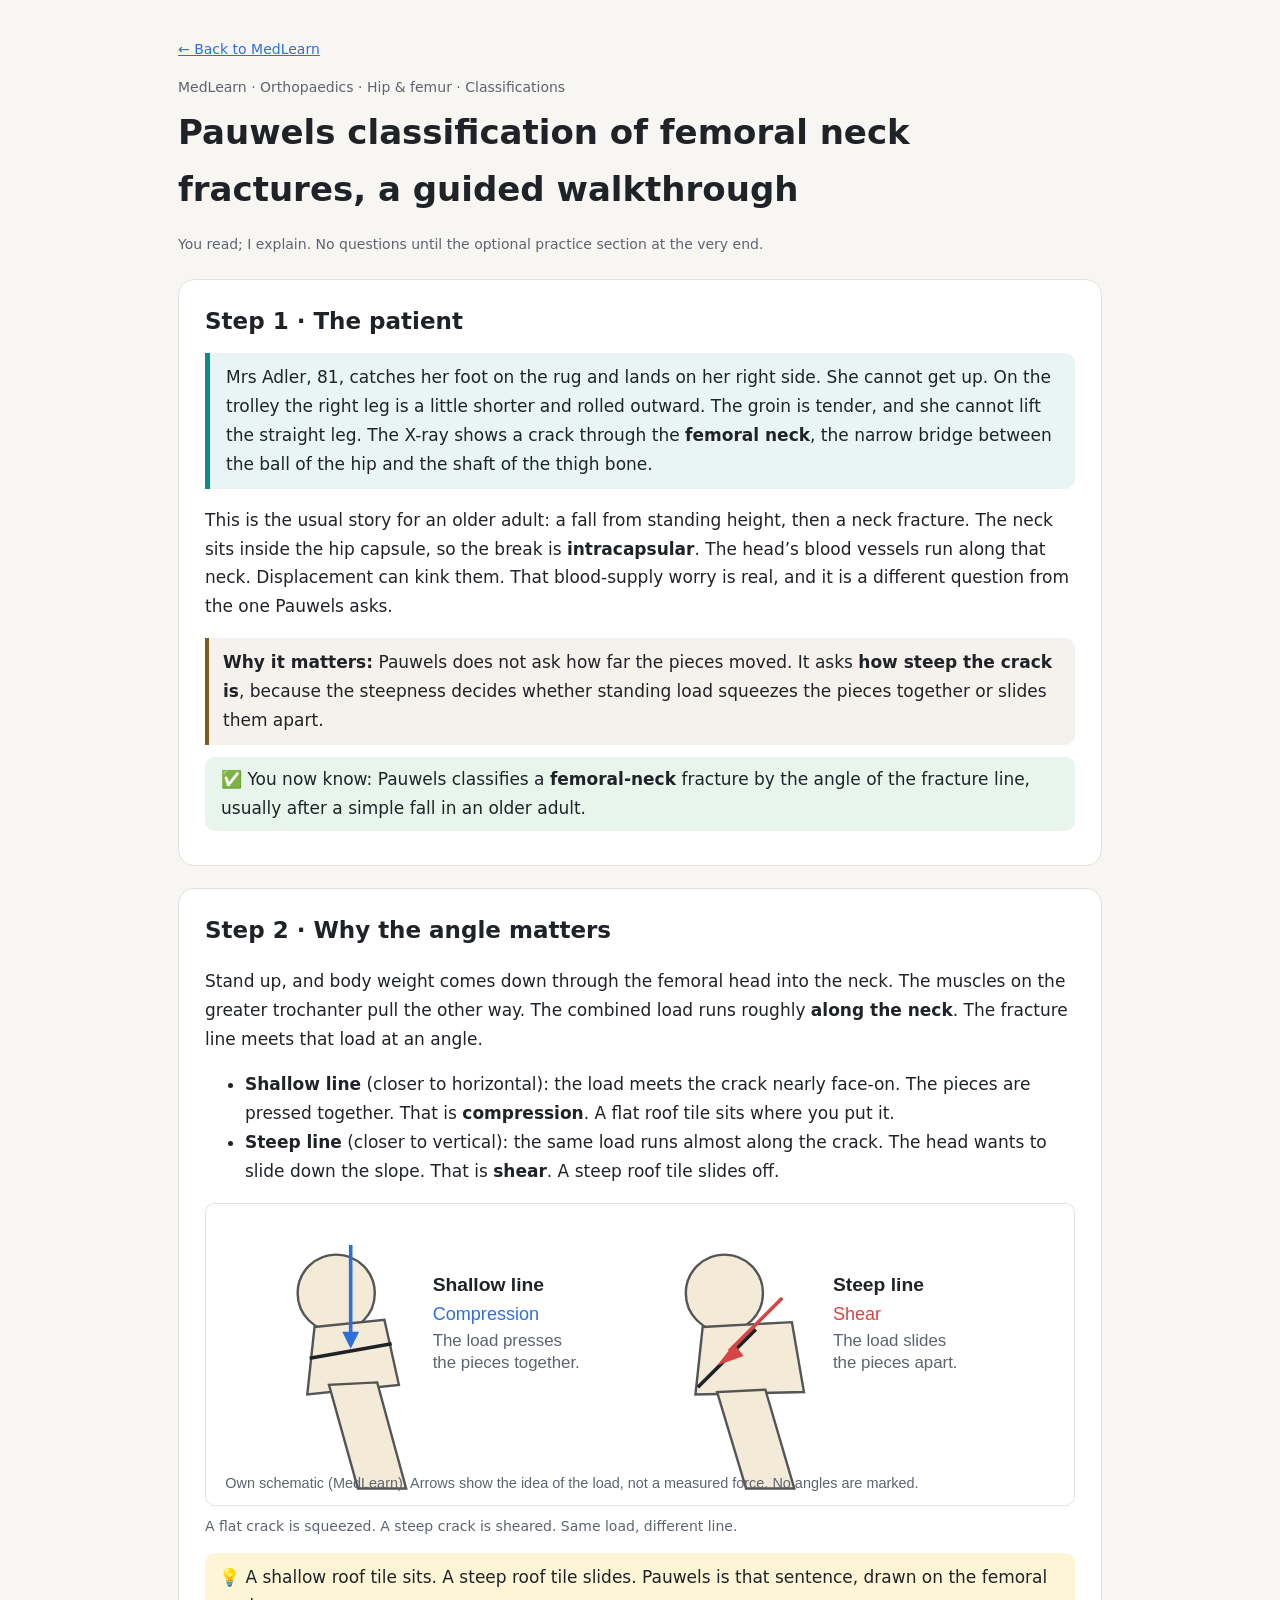
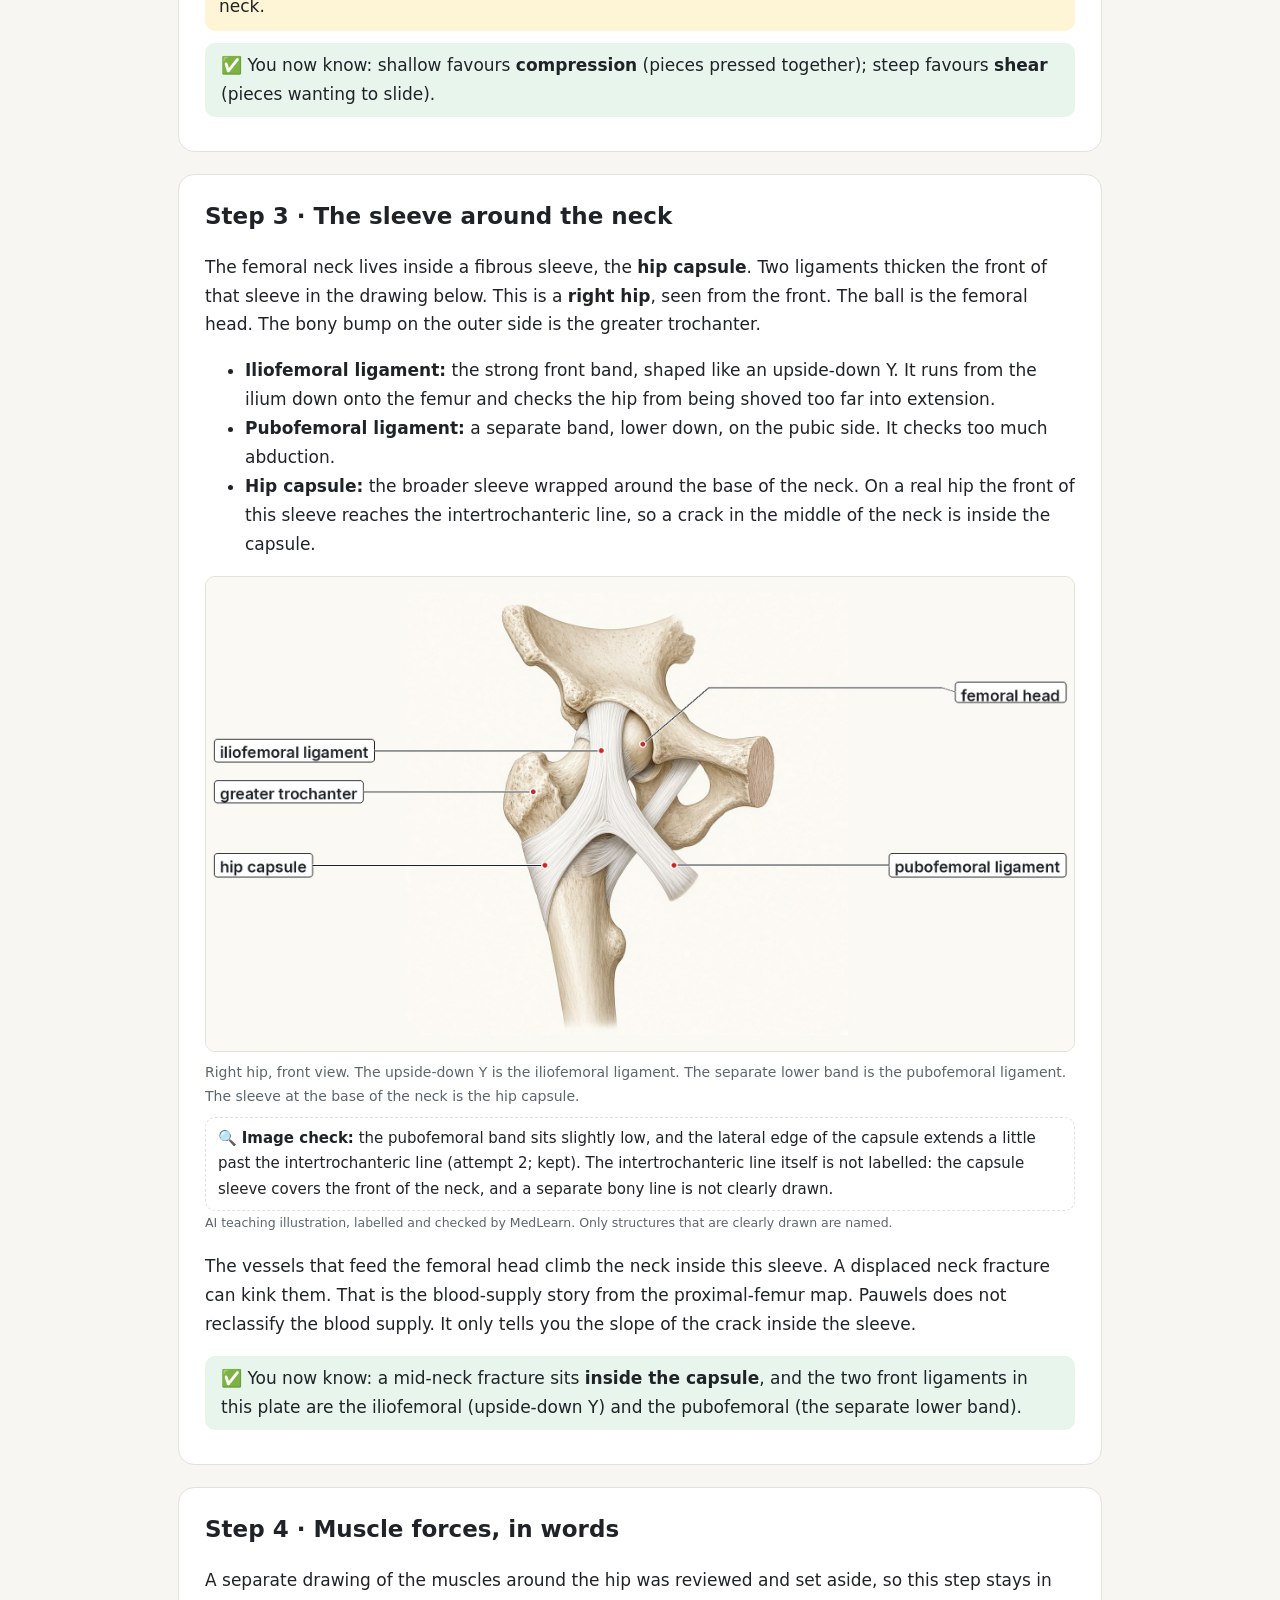
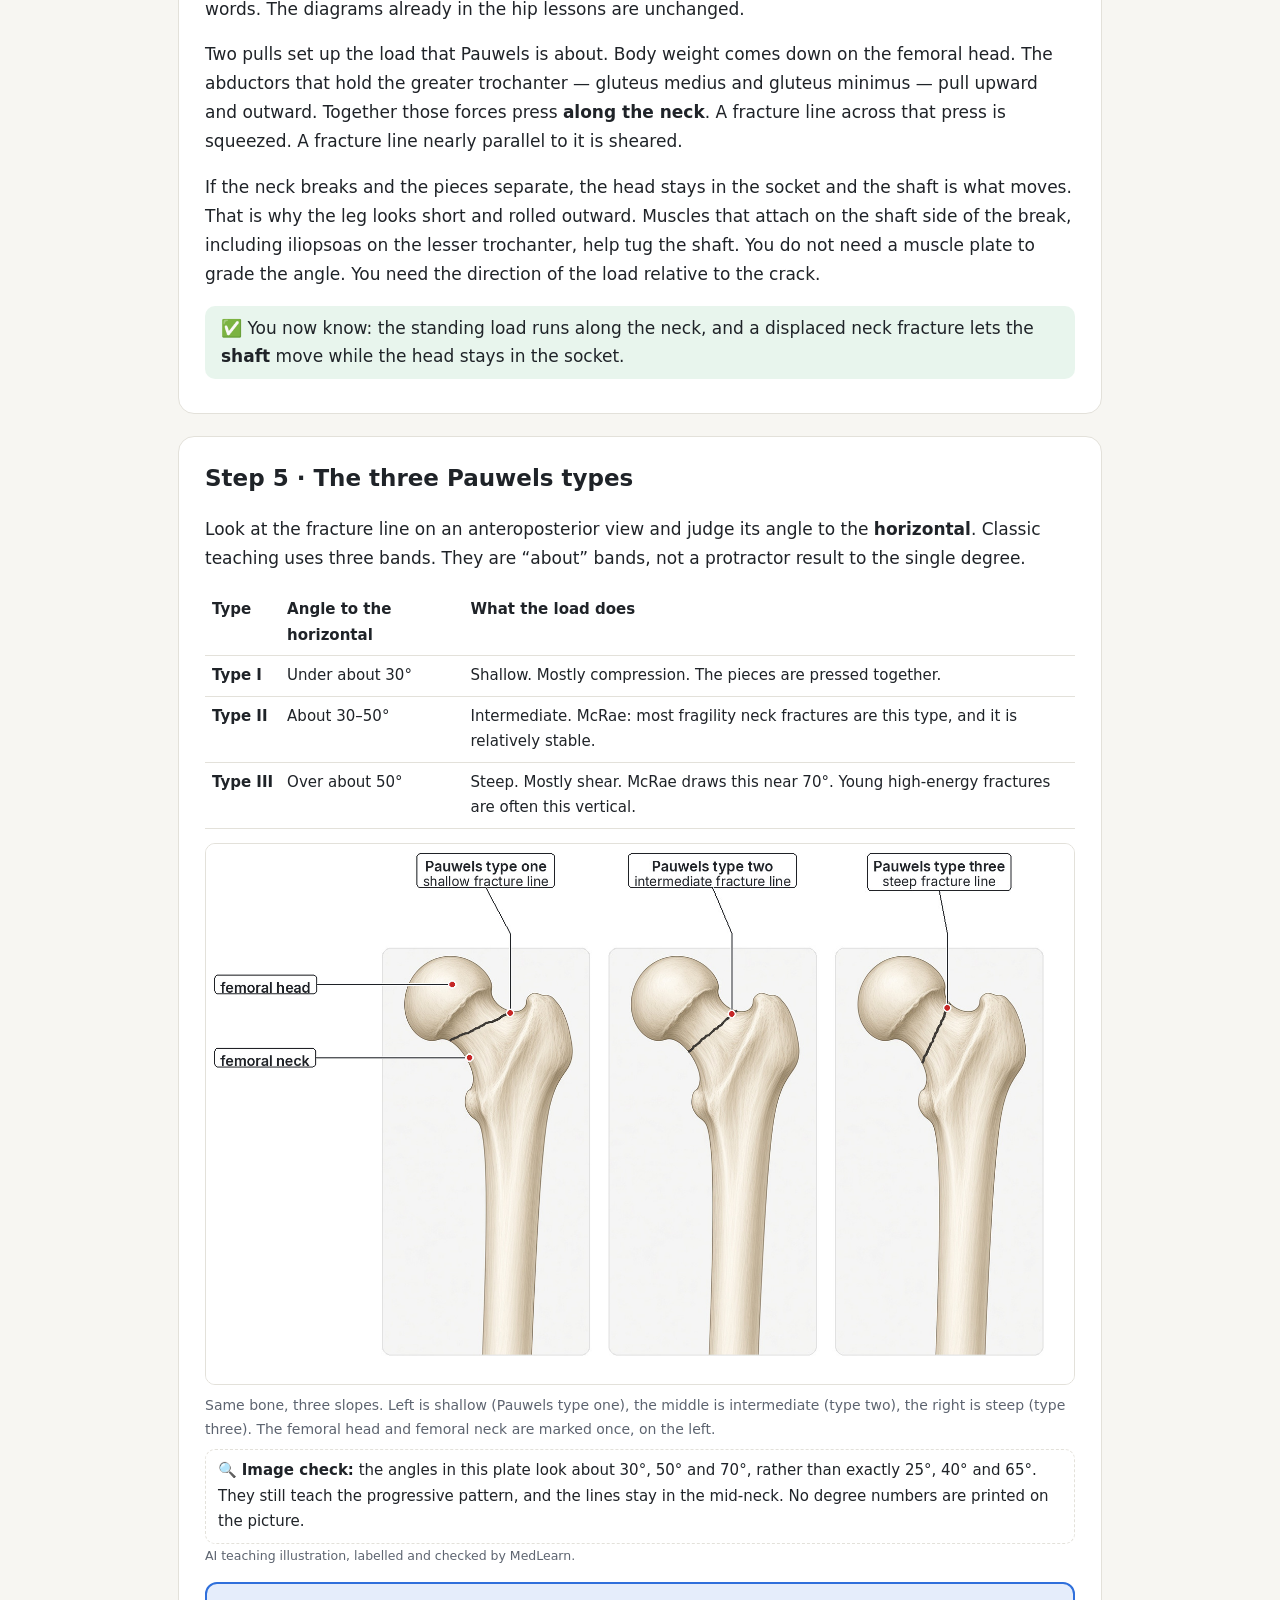
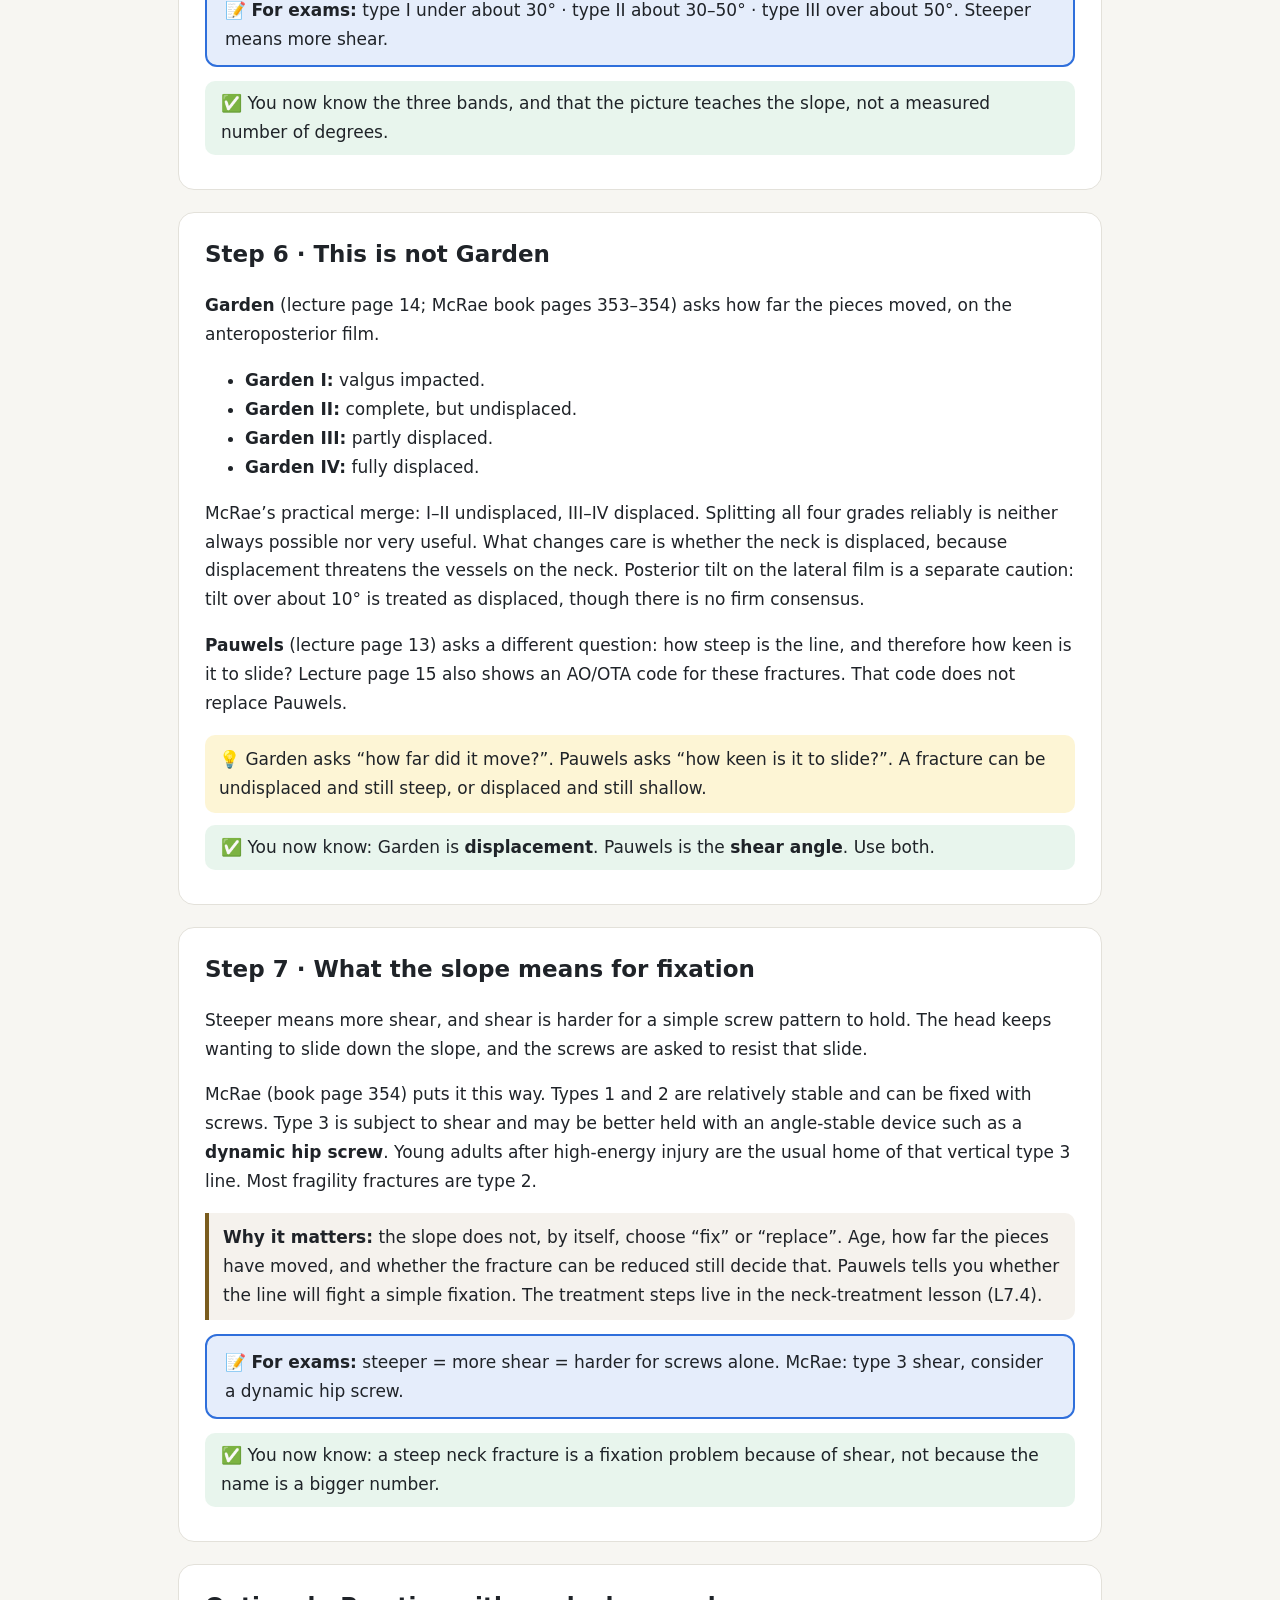
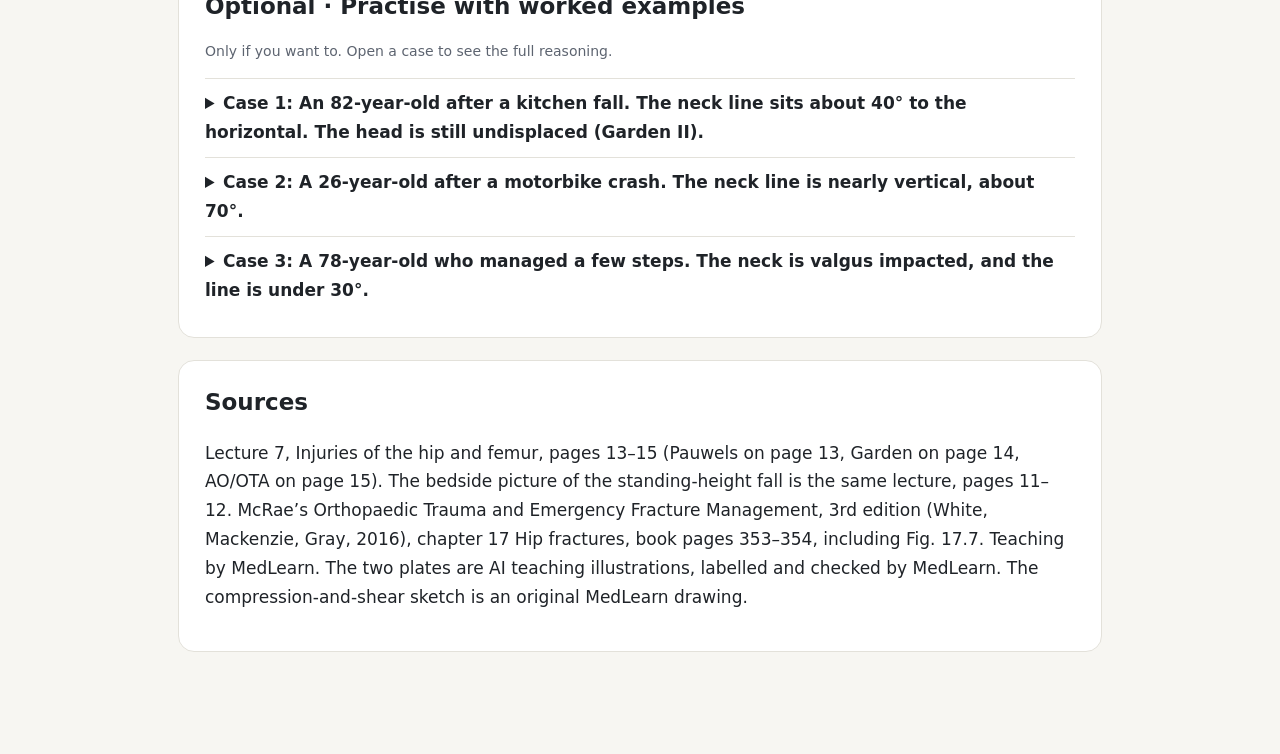
==== commit a2c3fdab: "Add Pauwels classification guide Publish a standalone femoral-neck walkthrough from the accepted ang" ====
--- a/classifications/pauwels.html
+++ b/classifications/pauwels.html
@@ -7,118 +7,127 @@
 .hint{background:color-mix(in srgb,#f5c518 18%,transparent);border-radius:10px;padding:10px 14px;margin:12px 0}
 .exam{background:color-mix(in srgb,var(--acc) 12%,transparent);border:2px solid var(--acc);border-radius:12px;padding:12px 18px;margin:14px 0}
 .check{background:color-mix(in srgb,var(--ok) 10%,transparent);border-radius:10px;padding:8px 16px;margin:12px 0}
-.grid{display:grid;grid-template-columns:1fr 1fr;gap:16px}
-figure{margin:0}figure svg{width:100%;border:1px solid var(--line);border-radius:10px;background:#fff}figcaption{font-size:14px;color:var(--mute)}
-.badge{display:inline-block;border-radius:999px;padding:1px 10px;font-size:13px;color:#fff}.g{background:var(--ok)}.r{background:var(--bad)}
-table{border-collapse:collapse;width:100%;font-size:15px}td,th{border-bottom:1px solid var(--line);padding:7px;text-align:left;vertical-align:top}
-button{font:inherit;cursor:pointer;border-radius:10px;border:1px solid var(--line);background:var(--panel);padding:6px 12px}button:hover{border-color:var(--acc)}
-.ans{display:none;margin-top:8px;padding:8px 12px;border-radius:8px;background:color-mix(in srgb,var(--ok) 12%,transparent)}.ans.show{display:block}
-.case{border-top:1px solid var(--line);padding:10px 0}a{color:var(--acc)}
-@media(max-width:760px){.grid{grid-template-columns:1fr}}
-.pair{display:grid;grid-template-columns:1fr 1fr;gap:16px;align-items:start;margin:14px 0}
-figure img{width:100%;border-radius:10px;border:1px solid var(--line)}
+figure{margin:14px 0}figure svg,figure img{width:100%;border:1px solid var(--line);border-radius:10px;background:#fff}figcaption{font-size:14px;color:var(--mute)}
+table{border-collapse:collapse;width:100%;font-size:15px}td,th{border-bottom:1px solid var(--line);padding:7px;text-align:left;vertical-align:top}td:first-child,th:first-child{white-space:nowrap}
+.imgcheck{display:block;margin-top:8px;background:#fff;border:1px dashed var(--line);border-radius:10px;padding:8px 12px;color:var(--ink);font-size:15px}
 .attr{font-size:12.5px;color:var(--mute);line-height:1.4}
-.pres{background:color-mix(in srgb,#b0287a 7%,transparent);border-left:4px solid #b0287a;border-radius:0 10px 10px 0;padding:10px 14px;margin:10px 0 16px;font-size:16px}.pres ul{margin:4px 0;padding-left:20px}
 .why{background:color-mix(in srgb,#7a5c1e 8%,transparent);border-left:4px solid #7a5c1e;border-radius:0 10px 10px 0;padding:10px 14px;margin:12px 0}
 details{border-top:1px solid var(--line);padding:10px 0}summary{cursor:pointer;font-weight:600}
-@media(max-width:760px){.pair{grid-template-columns:1fr}}
-.pres{background:color-mix(in srgb,#b0287a 7%,transparent);border-left:4px solid #b0287a;border-radius:0 10px 10px 0;padding:10px 14px;margin:10px 0 16px;font-size:16px}.pres ul{margin:4px 0;padding-left:20px}
-.ai{display:inline-block;background:#5d6470;color:#fff;border-radius:999px;font-size:12px;padding:1px 10px;margin-right:6px}figure img{width:auto;max-width:100%;max-height:560px;height:auto;display:block;margin:0 auto}.pair figure img{max-height:420px}img.gray430{width:360px;max-width:100%;max-height:none;height:auto}</style></head><body><main><p class="meta"><a href="../">← Back to MedLearn</a></p><div class="meta">MedLearn · Orthopaedics · Hip &amp; femur · Classifications</div>
+a{color:var(--acc)}
+</style></head><body><main>
+<p class="meta"><a href="../">← Back to MedLearn</a></p><div class="meta">MedLearn · Orthopaedics · Hip &amp; femur · Classifications</div>
 <h1 style="margin:4px 0">Pauwels classification of femoral neck fractures, a guided walkthrough</h1>
-<p class="meta">You read; I explain, step by step: first the anatomy (bone, joint, capsule, ligaments, vessels, muscles), then the physics, then the three types and what they mean for the patient and the surgeon. Questions only in the optional practice section at the very end, with worked answers.</p>
-<div class="card"><h2>Step 1 · The patient</h2><div class="scene">Lukas, 34, comes off his motorbike at speed and lands hard on his right side. In the emergency room he lies with his right leg <b>shorter</b> than the left and the foot <b>turned outward</b>, lying flat on its outer edge. He cannot lift his heel off the bed. Pressing in his groin hurts; gently rolling his leg inward and outward makes him cry out. The X-ray shows a broken <b>femoral neck</b> (the narrow bridge between the ball of the hip and the thigh bone), and the break runs almost <b>straight up and down</b>.<br>The registrar says: <i>"Young patient, steep line, that's a Pauwels III. He needs reduction and a fixed-angle implant today, and he's at risk of his femoral head dying."</i></div>
-<p>By the end of this page you will understand every word of that sentence: why a <b>young</b> patient, why the <b>angle</b> of the line matters so much, why the leg lies <b>short and turned out</b>, why the surgeon chooses a particular <b>implant</b>, and why the <b>femoral head</b> may lose its blood supply.</p>
-<div class="hint">💡 Two patients, two classifications: Garden asks <b>"how far has it moved?"</b>. Pauwels asks <b>"which way does the break run, and so which way will it move?"</b></div><div class="check">✅ Pauwels classifies <b>femoral neck</b> fractures by the <b>angle of the fracture line</b>, and the steepest type is typical of young people after high-energy trauma.</div></div>
-<div class="card"><h2>Step 2 · The bone: proximal femur, piece by piece</h2><p>The <b>proximal femur</b> is the upper end of the thigh bone. From inside the joint outward:</p>
+<p class="meta">You read; I explain. No questions until the optional practice section at the very end.</p>
+
+<div class="card"><h2>Step 1 · The patient</h2>
+<div class="scene">Mrs Adler, 81, catches her foot on the rug and lands on her right side. She cannot get up. On the trolley the right leg is a little shorter and rolled outward. The groin is tender, and she cannot lift the straight leg. The X-ray shows a crack through the <b>femoral neck</b>, the narrow bridge between the ball of the hip and the shaft of the thigh bone.</div>
+<p>This is the usual story for an older adult: a fall from standing height, then a neck fracture. The neck sits inside the hip capsule, so the break is <b>intracapsular</b>. The head’s blood vessels run along that neck. Displacement can kink them. That blood-supply worry is real, and it is a different question from the one Pauwels asks.</p>
+<div class="why"><b>Why it matters:</b> Pauwels does not ask how far the pieces moved. It asks <b>how steep the crack is</b>, because the steepness decides whether standing load squeezes the pieces together or slides them apart.</div>
+<div class="check">✅ You now know: Pauwels classifies a <b>femoral-neck</b> fracture by the angle of the fracture line, usually after a simple fall in an older adult.</div></div>
+
+<div class="card"><h2>Step 2 · Why the angle matters</h2>
+<p>Stand up, and body weight comes down through the femoral head into the neck. The muscles on the greater trochanter pull the other way. The combined load runs roughly <b>along the neck</b>. The fracture line meets that load at an angle.</p>
 <ul>
-<li><b>Femoral head</b>: about two-thirds of a sphere, covered by joint (hyaline) cartilage everywhere except a small pit, the <b>fovea capitis</b>, where the ligament of the head attaches.</li>
-<li><b>Femoral neck</b>: the narrow bridge that carries the head away from the shaft. It lets the leg swing widely without the shaft hitting the pelvis, but it is also the <b>mechanically weak link</b>, because all body weight is passed through a thin, angled strut.</li>
-<li><b>Greater trochanter</b>: the large bump on the outer (lateral) side, which you can feel under the skin at the side of the hip. Many hip muscles insert here.</li>
-<li><b>Lesser trochanter</b>: the smaller bump on the inner, back (posteromedial) side, below the neck. The iliopsoas tendon inserts here.</li>
-<li><b>Intertrochanteric line</b> (front) and <b>intertrochanteric crest</b> (back): the ridges joining the two trochanters. They matter because the joint capsule attaches near them (Step 4).</li>
-</ul><div class="pair"><figure><img src="../images/o7-prox-map-labelled.jpg" loading="lazy" alt="The regions of the proximal femur, front view: head, neck, joint capsule outline, greater and lesser trochanter, intertrochanteric and subtrochanteric regions."><figcaption>The regions of the proximal femur, front view: head, neck, joint capsule outline, greater and lesser trochanter, intertrochanteric and subtrochanteric regions.<div class="attr"><span class="ai">AI illustration</span> Made by ChatGPT for MedLearn (image request batch, PR #31), checked and labelled by MedLearn. Teaching drawing, not a real patient.</div></figcaption></figure><div><p><b>Image check:</b> the labels sit on the correct structures; the capsule is drawn as a simplified outline around head and neck.</p><p>Fractures are named by where they are: <b>head</b> (Pipkin), <b>neck</b> (Garden, Pauwels), <b>intertrochanteric</b> (between the trochanters), <b>subtrochanteric</b> (just below the lesser trochanter).</p></div></div><div class="pair"><figure><img src="pauwels-img/Gray244.png" loading="lazy" alt="Right femur, front (anterior) view, with muscle attachments marked."><figcaption>Right femur, front (anterior) view, with muscle attachments marked.<div class="attr">Source: <a href="https://commons.wikimedia.org/wiki/File:Gray244.png">Gray's Anatomy (1918), Fig. 244: right femur, anterior surface</a>, public domain (Wikimedia Commons).</div></figcaption></figure><div><p>Gray's classic plate shows the real shape: note how the neck leaves the shaft at an angle and is twisted slightly forward. The red outlines are the original muscle-attachment areas from the plate.</p></div></div><h3>Two angles you must know</h3>
-<ul><li><b>Neck-shaft angle</b> (inclination angle): the angle between the neck axis and the shaft axis, seen from the front. In adults it is roughly <b>125° to 135°</b> (standard anatomy texts; it is wider in children and decreases with age). A smaller angle is called <b>coxa vara</b>, a larger one <b>coxa valga</b>.</li>
-<li><b>Anteversion</b>: seen from above, the neck points slightly <b>forward</b> relative to the line through the knee condyles; in adults typically about <b>10° to 15°</b>.</li></ul>
-<div class="why">The neck-shaft angle is why the neck is loaded by <b>bending and shear</b>, not just simple squeezing. Body weight pushes down on the head, which sits off to the side of the shaft like the end of a crane arm. A fracture line in this angled strut will feel different forces depending on its direction: this is the whole idea behind Pauwels.</div><div class="check">✅ You can name the parts of the proximal femur and you know the neck is an angled strut (about 125° to 135° to the shaft) that carries body weight off to the side.</div></div>
-<div class="card"><h2>Step 3 · Inside the bone: trabeculae, Ward's triangle and the calcar</h2><p>The neck is not solid. Inside the thin outer shell (cortex) is <b>spongy (cancellous) bone</b> made of tiny struts called <b>trabeculae</b>. They are not random: they line up along the lines of force (Wolff's law: bone remodels in response to the loads it carries).</p>
-<ul><li><b>Principal compressive group</b>: thick struts that run from the <b>inner (medial) cortex of the neck</b> straight up into the <b>top of the head</b>. They carry body weight in compression.</li>
-<li><b>Principal tensile group</b>: an arch from the <b>outer (lateral) cortex</b> below the greater trochanter, curving over the top of the neck into the <b>lower part of the head</b>. It resists the bending of the neck (the top of the neck is stretched when you stand).</li>
-<li><b>Secondary compressive and tensile groups</b> and the <b>greater trochanter group</b>: thinner fans of struts.</li>
-<li><b>Ward's triangle</b>: the area in the neck <b>between</b> these groups where there are few trabeculae. It is a natural weak spot, and in osteoporosis it empties first.</li>
-<li><b>Calcar femorale</b>: strictly, a vertical plate of dense bone inside the femur that runs from the back-inner (posteromedial) cortex near the lesser trochanter up into the neck. Surgeons also use "calcar" loosely for the <b>thick inner (medial) cortex</b> of the neck. It is the main pillar that carries load; when it is crushed or broken, a fracture is less stable.</li></ul><div class="pair"><figure><img src="pauwels-img/svg/trab.svg" loading="lazy" alt="Trabecular groups (schematic). Ward&#x27;s triangle sits where the groups leave a gap."><figcaption>Trabecular groups (schematic). Ward's triangle sits where the groups leave a gap.<div class="attr">Drawn by MedLearn (own SVG diagram).</div></figcaption></figure><div><figure><img src="pauwels-img/gray247_labelled.png" loading="lazy" alt="Real bone section: the upper femur cut lengthwise (coronal section), showing the trabecular pattern."><figcaption>Real bone section: the upper femur cut lengthwise (coronal section), showing the trabecular pattern.<div class="attr">Source: <a href="https://commons.wikimedia.org/wiki/File:Gray247.png">Gray's Anatomy (1918), Fig. 247: frontal longitudinal section of the upper femur</a>, public domain (Wikimedia Commons). Labels added by MedLearn.</div></figcaption></figure></div></div><div class="hint">💡 The trabeculae are like the beams of a bridge. A fracture that runs <b>across</b> the main compressive beams (nearly horizontal) gets squeezed together by body weight; a fracture that runs <b>along</b> them (nearly vertical) lets the pieces slide.</div><div class="exam">📝 <b>For exams:</b> Ward's triangle = weak area between the trabecular groups of the neck; the <b>calcar</b> = dense medial pillar. Loss of medial (calcar) support = instability.</div><div class="check">✅ You know how the trabeculae are arranged, where Ward's triangle is, and why the medial calcar is the key load-bearing pillar.</div></div>
-<div class="card"><h2>Step 4 · The hip joint: capsule, ligaments and why "intracapsular" matters</h2><p>The hip is a <b>ball-and-socket (spheroidal) synovial joint</b> between the femoral head and the <b>acetabulum</b> (the socket of the pelvis). The socket is deepened by a ring of fibrocartilage, the <b>acetabular labrum</b>, and its gap at the bottom is bridged by the <b>transverse acetabular ligament</b>.</p>
-<h3>The capsule: where it attaches</h3>
-<ul><li>On the pelvis it attaches around the rim of the acetabulum, just outside the labrum.</li>
-<li>On the femur, <b>at the front</b> it attaches all the way down to the <b>intertrochanteric line</b>, so the whole front of the neck is inside the joint.</li>
-<li><b>At the back</b> it attaches only about halfway along the neck, above the intertrochanteric crest, so the outer part of the back of the neck lies outside the capsule.</li></ul>
-<div class="why">A fracture of the femoral neck (subcapital, mid-neck = transcervical) is therefore <b>intracapsular</b>: it lies inside the joint capsule. That has three consequences: (1) the blood vessels to the head run along the neck inside the capsule and are torn or kinked by displacement (Step 5); (2) the fracture is bathed in <b>synovial fluid</b>, which slows healing; (3) the bleeding stays inside the capsule, so there is often <b>little bruising</b> on the outside. A <b>basicervical</b> fracture at the base of the neck is at the border and behaves more like an extracapsular one.</div><p class="meta">See McRae Fig. 17.5.</p><h3>The ligaments: thickenings of the capsule</h3>
-<table><tr><th>Ligament</th><th>From → to</th><th>What it does</th></tr>
-<tr><td><b>Iliofemoral</b> (Y-ligament of Bigelow)</td><td>Anterior inferior iliac spine and acetabular rim → intertrochanteric line (front)</td><td>The strongest ligament of the body. Tight in <b>extension</b>, so it lets you stand upright "hanging" on it with little muscle work. Also limits external rotation.</td></tr>
-<tr><td><b>Pubofemoral</b></td><td>Superior pubic ramus → lower front of the capsule / neck</td><td>Limits <b>abduction</b> and extension.</td></tr>
-<tr><td><b>Ischiofemoral</b></td><td>Ischium, behind the acetabulum → spirals up and out to the back of the neck near the greater trochanter</td><td>Limits <b>internal rotation</b> and extension.</td></tr>
-<tr><td><b>Zona orbicularis</b></td><td>Circular fibres around the neck</td><td>A collar that holds the head in the socket.</td></tr>
-<tr><td><b>Ligament of the head of the femur</b> (ligamentum teres)</td><td>Acetabular notch / transverse ligament → fovea capitis</td><td>Weak mechanically; carries a small artery (Step 5). Inside the joint but outside the synovial cavity (wrapped in synovium).</td></tr></table><div class="pair"><figure><img src="pauwels-img/Gray340.png" loading="lazy" alt="Right hip joint from the front: the iliofemoral ligament fans from the pelvis down to the intertrochanteric line."><figcaption>Right hip joint from the front: the iliofemoral ligament fans from the pelvis down to the intertrochanteric line.<div class="attr">Source: <a href="https://commons.wikimedia.org/wiki/File:Gray340.png">Gray's Anatomy (1918), Fig. 340: right hip joint from the front</a>, public domain (Wikimedia Commons).</div></figcaption></figure><div><figure><img src="pauwels-img/Gray342.png" loading="lazy" alt="Hip joint opened: the ligament of the head (ligamentum teres) runs from the socket to the fovea of the femoral head."><figcaption>Hip joint opened: the ligament of the head (ligamentum teres) runs from the socket to the fovea of the femoral head.<div class="attr">Source: <a href="https://commons.wikimedia.org/wiki/File:Gray342.png">Gray's Anatomy (1918), Fig. 342: left hip joint, opened by cutting through the floor of the acetabulum</a>, public domain (Wikimedia Commons).</div></figcaption></figure></div></div><div class="pair"><figure><img src="pauwels-img/Gray343.png" loading="lazy" alt="Right hip joint from behind: the capsule covers only part of the back of the neck (compare the front)."><figcaption>Right hip joint from behind: the capsule covers only part of the back of the neck (compare the front).<div class="attr">Source: <a href="https://commons.wikimedia.org/wiki/File:Gray343.png">Gray's Anatomy (1918), Fig. 343: right hip joint from behind</a>, public domain (Wikimedia Commons).</div></figcaption></figure><div><p><b>Compare front and back:</b> at the front (Gray 340) the capsule reaches the intertrochanteric line; at the back (Gray 343) part of the neck is visible outside the capsule. This is the anatomical basis of the words "intracapsular" and "extracapsular".</p></div></div><div class="exam">📝 <b>For exams:</b> Femoral <b>neck</b> fractures are <b>intracapsular</b> → blood supply to the head at risk; <b>trochanteric</b> fractures are <b>extracapsular</b> → head blood supply usually safe, but more bleeding.</div><div class="check">✅ You know where the capsule attaches front and back, the five ligament structures and what each one limits, and why neck fractures count as intracapsular.</div></div>
-<div class="card"><h2>Step 5 · The blood supply of the femoral head and why it dies</h2><p>This is the single most important piece of anatomy for femoral neck fractures. In adults the head gets its blood from three sources:</p>
-<ol><li><b>The circumflex femoral arteries (main supply).</b> The <b>medial</b> and <b>lateral circumflex femoral arteries</b> usually arise from the <b>deep femoral artery (profunda femoris)</b>. They form a ring of vessels around the base of the neck (extracapsular arterial ring). From that ring, <b>retinacular arteries</b> (also called ascending cervical arteries) climb up along the surface of the neck, under folds of synovium (the retinacula), and enter the head just below the cartilage edge. The <b>deep branch of the medial circumflex femoral artery</b>, running behind the neck, supplies the <b>posterosuperior retinacular vessels</b>, which provide most of the blood to the weight-bearing head.</li>
-<li><b>Inside the bone</b> from the shaft (medullary/nutrient vessels): a small contribution, and it is cut by any complete neck fracture.</li>
-<li><b>The artery of the ligament of the head</b> (artery of the ligamentum teres), usually from the <b>obturator artery</b>: important in children, but in most adults it supplies only a small area near the fovea.</li></ol><div class="pair"><figure><img src="../images/o7-blood-supply-labelled.jpg" loading="lazy" alt="Circumflex femoral arteries giving retinacular vessels that climb along the neck to the head."><figcaption>Circumflex femoral arteries giving retinacular vessels that climb along the neck to the head.<div class="attr"><span class="ai">AI illustration</span> Made by ChatGPT for MedLearn (image request batch, PR #31), checked and labelled by MedLearn. Teaching drawing, not a real patient.</div></figcaption></figure><div><p><b>Image check:</b> correct principle (vessels from the base of the neck running up along the neck surface to the head). Simplified: it does not show which vessels run in front and which behind, and it does not show the artery of the ligament of the head.</p></div></div><p class="meta">See McRae Fig. 17.4.</p><p class="meta">See Lecture 7, slide 11.</p><div class="why"><b>Why the head dies (osteonecrosis, also called avascular necrosis):</b> the retinacular vessels lie <b>on</b> the neck, so a fracture through the neck that <b>displaces</b> tears, stretches or kinks them. The bone inside the head then has almost no blood left (the shaft supply is cut by the fracture, the ligament artery is too small). The bone cells die. For months nothing may show on X-ray, but as the dead bone is slowly replaced it weakens, and the <b>weight-bearing top of the head can collapse</b>, leading to painful arthritis. A blood clot (haematoma) under pressure inside the closed capsule may also compress the vessels; this is a theory behind early fixation and joint decompression, but the evidence is not clear (McRae says the same).</div><div class="hint">💡 More displacement → more vessel damage → higher risk of necrosis. That is why <b>Garden</b> (displacement) predicts necrosis well. <b>Pauwels</b> mainly predicts whether the fixation will <b>hold</b>; a fracture that re-displaces after fixation damages the vessels again.</div><div class="exam">📝 <b>For exams:</b> Main supply of the adult femoral head = <b>medial circumflex femoral artery</b> (deep branch → posterosuperior retinacular vessels). The ligamentum teres artery is minor in adults. Displaced intracapsular fracture → risk of <b>osteonecrosis</b> and later <b>head collapse</b>.</div><div class="check">✅ You can trace the blood from the deep femoral artery to the head and explain why a displaced neck fracture threatens it.</div></div>
-<div class="card"><h2>Step 6 · Muscles, tendons and insertions: what pulls on the pieces</h2><p>Once the neck is broken, the <b>head</b> stays in the socket (held by the capsule and the ligament of the head), and the <b>shaft with both trochanters</b> becomes a separate piece that the muscles can pull on freely. To understand the classic leg position, follow each muscle to its insertion:</p>
-<table><tr><th>Muscle (nerve)</th><th>Origin → insertion</th><th>Normal action</th><th>Effect after a neck fracture</th></tr>
-<tr><td><b>Gluteus medius</b> and <b>gluteus minimus</b> (superior gluteal nerve)</td><td>Outer surface of the ilium → <b>greater trochanter</b> (medius: lateral surface; minimus: front surface)</td><td>Abduction; keep the pelvis level when you stand on one leg (failure = Trendelenburg sign); front fibres rotate inward.</td><td>Pull the trochanter, and with it the shaft, <b>upward</b> → shortening.</td></tr>
-<tr><td><b>Iliopsoas</b> (femoral nerve, lumbar plexus)</td><td>Lumbar spine (psoas) and iliac fossa (iliacus) → <b>lesser trochanter</b></td><td>Strongest hip flexor.</td><td>Pulls the shaft <b>up</b>; because the lesser trochanter lies at the back-inner side, it also helps turn the shaft <b>outward</b>.</td></tr>
-<tr><td><b>Short external rotators</b>: piriformis, obturator internus with superior and inferior gemelli, obturator externus, quadratus femoris (sacral plexus nerves; obturator externus = obturator nerve)</td><td>Sacrum / around the obturator foramen / ischium → <b>greater trochanter</b> (piriformis: top; obturator internus + gemelli: inner surface), <b>trochanteric fossa</b> (obturator externus), <b>quadrate tubercle on the intertrochanteric crest</b> (quadratus femoris)</td><td>Turn the thigh outward; press the head into the socket.</td><td>With nothing to resist them, they turn the shaft <b>outward</b> → external rotation.</td></tr>
-<tr><td><b>Gluteus maximus</b> (inferior gluteal nerve)</td><td>Ilium, sacrum → gluteal tuberosity and iliotibial tract</td><td>Extension and external rotation.</td><td>Adds external rotation and upward pull.</td></tr>
-<tr><td><b>Adductors</b>: longus, brevis, magnus (obturator nerve; part of magnus by the sciatic nerve)</td><td>Pubis and ischium → <b>linea aspera</b> on the back of the shaft (magnus also to the adductor tubercle)</td><td>Pull the thigh inward.</td><td>Pull the shaft <b>up and inward</b> → shortening, and contribute to a varus (head tilted down) position.</td></tr>
-<tr><td>Muscles crossing to the knee: <b>rectus femoris</b>, <b>hamstrings</b>, sartorius</td><td>Pelvis → tibia / fibula</td><td>Hip and knee movement.</td><td>Pull the whole leg up → shortening.</td></tr></table><figure><img src="pauwels-img/svg/muscles.svg" loading="lazy" alt="Direction of pull of the main muscle groups on the shaft fragment (schematic)."><figcaption>Direction of pull of the main muscle groups on the shaft fragment (schematic).<div class="attr">Drawn by MedLearn (own SVG diagram).</div></figcaption></figure><div class="why"><b>Why the leg lies shortened and externally rotated:</b> (1) many strong muscles span the fracture and all pull the shaft <b>upward</b>; (2) the external rotators and iliopsoas, with the weight of the foot falling outward, turn it <b>outward</b>; (3) the head is no longer connected, so nothing resists. An <b>impacted</b> (wedged) or undisplaced fracture can keep the pieces locked, so the leg may look almost normal and the patient may even walk.</div><figure><img class="gray430" src="pauwels-img/Gray430.png" loading="lazy" alt="Muscles of the front of the thigh, including iliopsoas reaching the lesser trochanter."><figcaption>Muscles of the front of the thigh, including iliopsoas reaching the lesser trochanter.<div class="attr">Source: <a href="https://commons.wikimedia.org/wiki/File:Gray430.png">Gray's Anatomy (1918), Fig. 430</a>, public domain (Wikimedia Commons).</div></figcaption></figure><div class="hint">💡 Shortened + externally rotated = the shaft is free and the muscles win. Remember <b>"up and out"</b>.</div><div class="exam">📝 <b>For exams:</b> Displaced femoral neck (and trochanteric) fracture: leg <b>shortened and externally rotated</b>. Posterior hip <b>dislocation</b>: shortened, flexed, adducted and <b>internally</b> rotated. Do not mix them up.</div><div class="check">✅ You can name each muscle, its insertion and how it moves the shaft fragment, and explain the shortened, externally rotated leg.</div></div>
-<div class="card"><h2>Step 7 · The idea of Pauwels: compression versus shear</h2><p>Friedrich Pauwels, a German orthopaedic surgeon, described this classification in 1935. His key insight was mechanical: the same body weight acts very differently on a fracture depending on the <b>angle</b> of the fracture line.</p>
-<ul><li><b>Compression</b> (squeezing) acts <b>across</b> the fracture line and presses the two surfaces together. Moderate compression is good for healing: the pieces are held still and in contact.</li>
-<li><b>Shear</b> (sliding) acts <b>along</b> the fracture line and makes the pieces slide past each other. Shear is bad: the head slides down and tips into varus, the shaft moves up, the fracture gap opens, screws can bend or cut out, and the blood vessels are injured again.</li></ul>
-<p>If we treat the load through the hip as roughly vertical (simplified), simple trigonometry tells us how it splits: the part pressing across the line is proportional to the <b>cosine</b> of the angle, the part sliding along the line to the <b>sine</b>. So the steeper the line, the more of the load becomes shear.</p><figure><img src="pauwels-img/svg/forces.svg" loading="lazy" alt="How a vertical load splits into compression and shear for lines at 20°, 40° and 65° (simple trigonometry; real hip loads are tilted and also include bending and rotation)."><figcaption>How a vertical load splits into compression and shear for lines at 20°, 40° and 65° (simple trigonometry; real hip loads are tilted and also include bending and rotation).<div class="attr">Drawn by MedLearn (own SVG diagram).</div></figcaption></figure><div class="why">At 20° nearly all the load presses the fracture together; at 65° most of it makes the head slide. That is why steep (vertical) fractures are the hard ones to fix and the most likely to fail.</div><div class="exam">📝 <b>For exams:</b> Pauwels = <b>angle of the fracture line to the horizontal</b> on the AP view. Higher angle → more <b>shear</b>, less compression → more instability, displacement and nonunion.</div><div class="check">✅ You understand why the angle matters: flat lines are squeezed together, steep lines slide apart.</div></div>
-<div class="card"><h2>Step 8 · The three Pauwels types</h2><p>Draw a <b>horizontal line</b> (in practice: perpendicular to the long axis of the shaft, or parallel to a line through both hips) on the AP X-ray, then measure the angle between it and the fracture line. The lecture (slide 13) uses these limits:</p><div class="pair"><figure><img src="pauwels-img/svg/angle.svg" loading="lazy" alt="Pauwels I (under 30°), II (30° to 50°), III (over 50°). Schematic right proximal femur, front view."><figcaption>Pauwels I (under 30°), II (30° to 50°), III (over 50°). Schematic right proximal femur, front view.<div class="attr">Drawn by MedLearn (own SVG diagram).</div></figcaption></figure><figure><img src="../images/pw-pauwels-angle.png" loading="lazy" alt="Three femoral neck fracture lines of increasing steepness, each crossing the neck."><figcaption><span class="ai">AI illustration</span> The angles look closer to 30/50/70° than 25/40/65°; the line pattern is what matters.</figcaption></figure></div><p class="meta">See Lecture 7, slide 13.</p><p class="meta">See McRae Fig. 17.7.</p><h3>Pauwels I: under 30°</h3>
-<p><b>What you see:</b> a nearly horizontal line across the neck. Often the head is pushed into a <b>valgus</b> (tilted up) and <b>impacted</b> position: the pieces are wedged into each other.</p>
-<p><b>Forces:</b> mostly <b>compression</b>: body weight presses the fragments together. The fracture is relatively <b>stable</b>.</p><div class="pres"><b>🧍 How the patient presents</b> <span class="meta">(general teaching, not from the lecture)</span><ul><li><b>Who:</b> usually an older person after a simple fall from standing (low energy).</li><li><b>Symptoms:</b> pain in the groin or sometimes referred to the knee (the obturator and femoral nerves supply both hip and knee); some patients can still walk with a limp.</li><li><b>Bedside:</b> the leg may look <b>normal</b> or only slightly externally rotated, because the impacted pieces are locked together; tenderness in the groin; pain when the leg is gently rolled (pin-rolling test).</li><li><b>Why:</b> compression keeps the pieces locked, so the muscles cannot pull the shaft up and out. The danger is that a missed fracture <b>displaces later</b>, so take groin pain after a fall seriously and image it (MRI if X-ray is normal).</li></ul></div><div class="pair"><figure><img src="pauwels-img/x_subtle.jpg" loading="lazy" alt="Real X-ray (right hip, AP): a subtle compressed (impacted) femoral neck fracture (red arrows). This is the &quot;quiet&quot; look of a compression-type fracture. I do not measure a Pauwels angle on it."><figcaption>Real X-ray (right hip, AP): a subtle compressed (impacted) femoral neck fracture (red arrows). This is the "quiet" look of a compression-type fracture. I do not measure a Pauwels angle on it.<div class="attr">Source: <a href="https://commons.wikimedia.org/wiki/File:X-ray_of_subtle_compressive_hip_fracture.jpg">"X-ray of subtle compressive hip fracture"</a> by Mikael Häggström, M.D., CC0 (public domain). Labels added by MedLearn.</div></figcaption></figure><div><figure><img src="pauwels-img/x_aplat.jpg" loading="lazy" alt="Real X-rays, AP (left) and lateral (right), of a mildly compressed femoral neck fracture (arrows). Always look at the second view."><figcaption>Real X-rays, AP (left) and lateral (right), of a mildly compressed femoral neck fracture (arrows). Always look at the second view.<div class="attr">Source: <a href="https://commons.wikimedia.org/wiki/File:X-ray_of_mildly_compressed_hip_fracture.jpg">"X-ray of mildly compressed hip fracture"</a> by Mikael Häggström, M.D., CC0 (public domain). Labels added by MedLearn.</div></figcaption></figure></div></div><h3>Pauwels II: 30° to 50°</h3>
-<p><b>What you see:</b> a moderately oblique line.</p>
-<p><b>Forces:</b> a mix: compression still exceeds shear, but shear is now significant. McRae notes that <b>most fragility fractures are type 2</b>.</p><div class="pres"><b>🧍 How the patient presents</b> <span class="meta">(general teaching, not from the lecture)</span><ul><li><b>Who:</b> typically an older patient after a fall.</li><li><b>Symptoms and signs:</b> depend mainly on <b>displacement</b> (Garden), not on the angle: if undisplaced, the leg may look nearly normal; if displaced, it is <b>shortened and externally rotated</b>, the patient cannot stand or do a <b>straight-leg raise</b>, groin tenderness, painful rotation (lecture slide 12).</li><li><b>Why:</b> once displaced, the shaft is free and the muscles pull it up and out (Step 6).</li></ul></div><h3>Pauwels III: over 50°</h3>
-<p><b>What you see:</b> a steep, nearly vertical line, often from the top of the neck down toward the inner (medial) side, frequently with a small <b>broken-off piece at the back-inner (posteromedial) side</b> (comminution) that removes the calcar support.</p>
-<p><b>Forces:</b> mostly <b>shear</b>: the head tends to slide down and into varus, the shaft up. This is the least stable type, with the highest risk of <b>displacement, failure of fixation and nonunion</b>.</p><div class="pres"><b>🧍 How the patient presents</b> <span class="meta">(general teaching plus McRae and your lecture)</span><ul><li><b>Who:</b> typically a <b>young adult after high-energy trauma</b> (motorbike or car crash, fall from height), often with an axial force up the leg with the hip abducted (McRae: young patients after higher-energy trauma "often have a more vertical, Pauwels 3, orientation").</li><li><b>Symptoms:</b> severe hip and groin pain; cannot stand or walk.</li><li><b>Bedside:</b> usually displaced, so the leg is clearly <b>shortened and externally rotated</b>; cannot lift the straight leg; any rotation is very painful. There may be little bruising because the bleeding stays in the capsule.</li><li><b>Look for other injuries:</b> high energy means trauma assessment of the whole patient (airway, breathing, circulation first), and check the same leg for a <b>femoral shaft fracture</b>; the lecture notes an additional femoral neck fracture in some shaft fractures (slide 55, 1 to 9%) and the neck fracture can be missed.</li><li><b>Why:</b> the shear force from the injury and from muscle pull drives the pieces apart, so the deformity appears early and is marked.</li></ul></div><div class="pair"><figure><img src="pauwels-img/x_p3_preop.png" loading="lazy" alt="Real images of a Pauwels III fracture of the left femoral neck in a 47-year-old man (type stated by the authors). A: AP X-ray; B: CT (coronal slice) showing the steep fracture line through the neck; C: 3D CT reconstruction."><figcaption>Real images of a <b>Pauwels III fracture of the left femoral neck</b> in a 47-year-old man (type stated by the authors). A: AP X-ray; B: CT (coronal slice) showing the steep fracture line through the neck; C: 3D CT reconstruction.<div class="attr">Source: Li et al. Exploring the effectiveness of "four-point" configuration cannulated compression screw implantation protocol for the fixation of Pauwels type III femoral neck fractures in adults. Orthop Surg 2026, doi:10.1111/os.70377, Figure 14 (panels cropped), <a href="https://pmc.ncbi.nlm.nih.gov/articles/PMC13398674/">PMC13398674</a>. Licence: <a href="https://creativecommons.org/licenses/by/4.0/">CC BY 4.0</a>.</div></figcaption></figure><div><p><b>What to notice:</b> on the CT slice (B) the line through the neck is <b>steep</b>, far from horizontal. That is the point of a CT in young patients: it shows the true angle and any posteromedial comminution, which the plain film can hide (the leg is often rolled outward, which distorts the neck on an AP view).</p><p>I do not draw an angle on these small images; the authors measured the type.</p></div></div><div class="pair"><figure><img src="pauwels-img/x_displaced.jpg" loading="lazy" alt="Real X-ray (right hip, AP): a displaced femoral neck fracture; the shaft has ridden up and Shenton&#x27;s line is broken. Displacement is what makes the leg short and rotated."><figcaption>Real X-ray (right hip, AP): a <b>displaced</b> femoral neck fracture; the shaft has ridden up and Shenton's line is broken. Displacement is what makes the leg short and rotated.<div class="attr">Source: <a href="https://commons.wikimedia.org/wiki/File:Fracture_du_col_du_f%C3%A9mur.jpg">"Fracture du col du fémur"</a> by Emmanuel Ucla, <a href="https://creativecommons.org/licenses/by-sa/3.0/">CC BY-SA 3.0</a>. Labels added by MedLearn; this labelled version is shared under the same licence.</div></figcaption></figure><div><figure><img src="pauwels-img/x_normal.jpg" loading="lazy" alt="Real X-ray: a normal adult pelvis for comparison. Look at the smooth Shenton&#x27;s line and the even joint space."><figcaption>Real X-ray: a <b>normal</b> adult pelvis for comparison. Look at the smooth Shenton's line and the even joint space.<div class="attr">Source: <a href="https://commons.wikimedia.org/wiki/File:X-ray_of_the_pelvis_of_an_18_year_old_male_-_case_1_-_anteroposterior.jpg">"X-ray of the pelvis of an 18 year old male, case 1"</a>, Department of Radiology, UC San Diego Health; public domain (Wikimedia Commons). Labels added by MedLearn.</div></figcaption></figure></div></div><div class="hint">💡 <b>I</b> = "In compression" (stable). <b>III</b> = "Inclined steeply" (shear, unstable). And the <b>age</b> pattern: old + low fall → I/II; young + high energy → III.</div><div class="exam">📝 <b>For exams:</b> Pauwels I &lt;30°, II 30–50°, III &gt;50°. Type III = vertical, <b>shear</b>, young high-energy patients, highest risk of <b>nonunion and fixation failure</b>; often needs a <b>fixed-angle device</b>.</div><div class="check">✅ You can classify a fracture line as I, II or III, explain the force behind each, and describe how each type typically presents.</div></div>
-<div class="card"><h2>Step 9 · Pauwels and Garden together</h2><p>The two classifications answer different questions, so surgeons use both:</p>
-<table><tr><th></th><th>Garden</th><th>Pauwels</th></tr>
-<tr><td>Question</td><td>How far has the head moved (displacement)?</td><td>Which way does the fracture line run (angle)?</td></tr>
-<tr><td>Types</td><td>I incomplete/valgus impacted, II complete undisplaced, III partly displaced, IV fully displaced</td><td>I &lt;30°, II 30–50°, III &gt;50°</td></tr>
-<tr><td>Best predicts</td><td>Damage to the retinacular vessels → <b>osteonecrosis</b>; in the elderly, choice between fixation and replacement</td><td><b>Mechanical stability</b> → risk of re-displacement, fixation failure, <b>nonunion</b>; choice of implant in the young</td></tr>
-<tr><td>Reliability</td><td>In practice simplified to "undisplaced (I–II)" vs "displaced (III–IV)" (McRae)</td><td>The angle is hard to measure exactly on plain film because of rotation; CT helps</td></tr></table>
-<p>Example: Lukas has a <b>Garden IV</b> (fully displaced) and <b>Pauwels III</b> (vertical) fracture: displaced (vessels at risk) <b>and</b> shear-unstable (fixation must resist sliding).</p><p class="meta">See Lecture 7, slide 12.</p><div class="exam">📝 <b>For exams:</b> Garden = <b>displacement</b> (vessels, necrosis). Pauwels = <b>angle</b> (shear, nonunion). A fracture has one of each.</div><div class="check">✅ You can explain how Garden and Pauwels complement each other and classify one fracture with both.</div></div>
-<div class="card"><h2>Step 10 · Imaging: how to see the angle</h2><ul><li><b>AP pelvis</b> and <b>AP of the hip</b>: compare both sides; check Shenton's line, the trabecular lines, the cortex of the neck. Ideally the leg is gently rotated inward about 15° so the neck lies flat to the film (it hides behind the trochanter when the leg is rolled out). Do this only if it is not too painful.</li>
-<li><b>Lateral view</b> (for example a cross-table lateral): shows posterior tilt and comminution that the AP view misses.</li>
-<li><b>CT</b>: in young patients and complex fractures, shows the true fracture angle, posterior comminution and planning details.</li>
-<li><b>MRI</b>: for <b>occult</b> fractures, when the X-ray is normal but the patient cannot bear weight (lecture slide 16).</li></ul><p class="meta">See Lecture 7, slide 16.</p><div class="hint">💡 If the leg is lying externally rotated, the neck is foreshortened on the AP view and a steep line can look flatter than it is. That is a classic reason to under-call a Pauwels III.</div><div class="check">✅ You know which images you need and why rotation of the leg can fool you when measuring the angle.</div></div>
-<div class="card"><h2>Step 11 · Treatment: how the type changes the operation</h2><h3>General principles (lecture slide 18)</h3>
-<ul><li><b>Closed reduction and internal fixation</b> with cannulated screws, a dynamic (sliding) hip screw, or (sometimes) a proximal femoral nail.</li>
-<li><b>Prosthetic replacement</b> in the elderly (lecture: over 70 years, displaced or undisplaced): <b>hemiarthroplasty</b> (bipolar) for patients who are not very mobile; <b>total hip arthroplasty</b> for healthy, independent, mobile patients.</li>
-<li>If a displaced (Garden III/IV) fracture cannot be reduced closed in a patient under 60: <b>open reduction</b> through an anterior or anterolateral approach.</li></ul>
-<h3>Why Pauwels decides the implant in young patients</h3>
-<p>In young patients the aim is to <b>save the patient's own head</b>, because a hip replacement has a limited lifespan. The fracture must be reduced <b>perfectly</b> and held against the forces that act on it:</p>
-<ul><li><b>Pauwels I and II</b>: the forces are mostly compression. <b>Three parallel cannulated screws</b> (usually in an inverted triangle, with the lower screw resting on the calcar) act as lag screws and let the fracture compress further as the patient loads it. McRae: type 1 and 2 "can be fixed with screws".</li>
-<li><b>Pauwels III</b>: shear makes parallel screws tend to slide, so the head drops into varus and the neck shortens. A <b>fixed-angle (angle-stable) implant</b> resists this better: a <b>dynamic (sliding) hip screw with an extra anti-rotation screw</b> (McRae), or newer fixed-angle neck devices (for example the femoral neck system). Some surgeons add a small <b>medial buttress plate</b>. Which is best is still being studied.</li>
-<li>Timing: surgeons try to reduce and fix these fractures <b>urgently</b> to protect the blood supply; McRae notes that within 24 hours is intuitive but not proven.</li>
-<li>Screw position matters: the lecture's <b>tip-apex distance</b> (slide 20) should be under 25 mm for a sliding hip screw to reduce cut-out.</li></ul><p class="meta">See Lecture 7, slide 18.</p><p class="meta">See McRae Fig. 17.18.</p><div class="pair"><figure><img src="pauwels-img/x_p3_postop.png" loading="lazy" alt="Real X-ray after fixation of the same Pauwels III fracture with cannulated screws in a special configuration (studied by the authors)."><figcaption>Real X-ray after fixation of the same Pauwels III fracture with cannulated screws in a special configuration (studied by the authors).<div class="attr">Source: Li et al. Exploring the effectiveness of "four-point" configuration cannulated compression screw implantation protocol for the fixation of Pauwels type III femoral neck fractures in adults. Orthop Surg 2026, doi:10.1111/os.70377, Figure 14 (panels cropped), <a href="https://pmc.ncbi.nlm.nih.gov/articles/PMC13398674/">PMC13398674</a>. Licence: <a href="https://creativecommons.org/licenses/by/4.0/">CC BY 4.0</a>.</div></figcaption></figure><div><figure><img src="../images/o7-dhs-labelled.jpg" loading="lazy" alt="AI illustration of a dynamic (sliding) hip screw: a lag screw into the head, sliding in the barrel of a side plate fixed to the shaft."><figcaption>AI illustration of a dynamic (sliding) hip screw: a lag screw into the head, sliding in the barrel of a side plate fixed to the shaft.<div class="attr"><span class="ai">AI illustration</span> Made by ChatGPT for MedLearn (image request batch, PR #31), checked and labelled by MedLearn. Teaching drawing, not a real patient.</div></figcaption></figure></div></div><div class="exam">📝 <b>For exams:</b> Young + Pauwels III → urgent anatomical reduction + <b>fixed-angle device</b> (sliding hip screw plus anti-rotation screw) rather than screws alone. Elderly + displaced → <b>arthroplasty</b> (hemi vs total by mobility).</div><div class="check">✅ You can explain why the angle changes the implant in young patients, and when arthroplasty is chosen instead.</div></div>
-<div class="card"><h2>Step 12 · Complications and why they happen</h2><table><tr><th>Complication (lecture slide 21)</th><th>Why it happens</th><th>Link to Pauwels</th></tr>
-<tr><td><b>Osteonecrosis</b> of the head</td><td>Retinacular vessels torn by displacement</td><td>More linked to displacement (Garden); re-displacement after failed fixation adds damage</td></tr>
-<tr><td><b>Malreduction</b></td><td>Imperfect reduction (varus, rotation, shortening)</td><td>Malreduced steep fractures fail more easily</td></tr>
-<tr><td><b>Secondary displacement</b></td><td>Fixation loses hold under load</td><td>Shear in type III</td></tr>
-<tr><td><b>Nonunion</b></td><td>Movement at the fracture, synovial fluid, poor blood supply</td><td>Highest in type III (shear)</td></tr>
-<tr><td><b>Cut-out</b></td><td>Screw migrates out of the head into the joint</td><td>Varus collapse, poor screw position, osteoporotic bone</td></tr></table><div class="pair"><figure><img src="pauwels-img/cut.jpg" loading="lazy" alt="Real X-ray: cut-out of a femoral neck screw into the acetabulum two months after surgery (right image), with the immediate postoperative film on the left."><figcaption>Real X-ray: <b>cut-out</b> of a femoral neck screw into the acetabulum two months after surgery (right image), with the immediate postoperative film on the left.<div class="attr">Source: <a href="https://commons.wikimedia.org/wiki/File:Cut-out_der_Schenkelhalsschraube_bis_in_das_Acetabulum_90W_-_CR_ap_-_001.jpg">"Cut-out der Schenkelhalsschraube bis in das Acetabulum"</a> by Hellerhoff, <a href="https://creativecommons.org/licenses/by-sa/4.0/">CC BY-SA 4.0</a> (Wikimedia Commons).</div></figcaption></figure><div><p><b>What to notice:</b> compare the screw tip position right after surgery with two months later: the head has tilted and the screw has migrated through it into the socket.</p></div></div><p class="meta">See Lecture 7, slide 21.</p><div class="exam">📝 <b>For exams:</b> Pauwels III → <b>nonunion</b> and <b>fixation failure</b>; displaced (Garden III/IV) → <b>osteonecrosis</b>.</div><div class="check">✅ You can link every complication to its cause and to the fracture type.</div></div>
-<div class="card"><h2>Step 13 · Summary on one screen</h2><table><tr><th>Type</th><th>Angle</th><th>Main force</th><th>Typical patient</th><th>Leg</th><th>Fixation idea (young)</th></tr>
-<tr><td><span class="badge g">I</span></td><td>&lt;30°</td><td>Compression</td><td>Older, low fall; often valgus impacted</td><td>May look normal</td><td>Cannulated screws</td></tr>
-<tr><td><span class="badge" style="background:#e08a00">II</span></td><td>30–50°</td><td>Mixed</td><td>Older, fall (most common fragility type)</td><td>Short + external rotation if displaced</td><td>Cannulated screws</td></tr>
-<tr><td><span class="badge r">III</span></td><td>&gt;50°</td><td>Shear</td><td>Young, high energy</td><td>Usually short + external rotation</td><td>Fixed-angle device (sliding hip screw + anti-rotation screw)</td></tr></table>
-<p class="meta">Elderly with a displaced fracture: arthroplasty, whatever the Pauwels type.</p><div class="check">✅ You can reproduce the whole classification with its reasons, not just the numbers.</div></div>
-<div class="card"><h2>Optional practice (with worked answers)</h2><div class="case"><b>1.</b> A 78-year-old woman fell at home. Her leg looks normal, she can walk with pain, and the X-ray shows an impacted, nearly horizontal neck fracture. Pauwels type, and why is the leg not rotated?<br><button onclick="this.nextElementSibling.classList.toggle('show')">Show worked answer</button><div class="ans">Pauwels I (line under 30°). Body weight compresses the impacted pieces together, so the shaft is not free for the muscles to pull up and out. Danger: it can still displace, so it needs treatment.</div></div><div class="case"><b>2.</b> A 30-year-old after a motorbike crash: steep neck fracture at about 70°. Which force dominates, and what implant concept does McRae recommend?<br><button onclick="this.nextElementSibling.classList.toggle('show')">Show worked answer</button><div class="ans">Shear dominates (sine of 70° is about 0.94 of the load). A fixed-angle construct such as a dynamic hip screw with an anti-rotation screw, after perfect (if needed open) reduction, because parallel screws tend to let a vertical fracture slide.</div></div><div class="case"><b>3.</b> Which artery is the main supply to the adult femoral head, and why does a displaced neck fracture threaten it?<br><button onclick="this.nextElementSibling.classList.toggle('show')">Show worked answer</button><div class="ans">The medial circumflex femoral artery (deep branch) via the posterosuperior retinacular vessels. These run on the surface of the neck inside the capsule and are torn or kinked when the fracture displaces.</div></div><div class="case"><b>4.</b> Name the muscles that insert on the greater and lesser trochanter, and how they produce the deformity.<br><button onclick="this.nextElementSibling.classList.toggle('show')">Show worked answer</button><div class="ans">Greater trochanter: gluteus medius and minimus, piriformis, obturator internus with the gemelli (obturator externus in the trochanteric fossa; quadratus femoris on the intertrochanteric crest). Lesser trochanter: iliopsoas. With the neck broken they pull the shaft up (shortening) and the rotators plus iliopsoas turn it outward (external rotation).</div></div><div class="case"><b>5.</b> Why is a femoral neck fracture called intracapsular, and what follows from that?<br><button onclick="this.nextElementSibling.classList.toggle('show')">Show worked answer</button><div class="ans">At the front the capsule attaches to the intertrochanteric line and at the back about halfway along the neck, so the neck lies inside the joint. Consequences: vessels to the head at risk, synovial fluid around the fracture slows healing, and little external bruising.</div></div></div>
-<div class="card"><h2>Sources</h2><ul style="font-size:14px">
-<li>Pauwels F. Der Schenkelhalsbruch: ein mechanisches Problem. Stuttgart: Enke; 1935 (original classification).</li>
-<li>UMCH Hamburg, Lecture 7 "Injuries of the hip + femur" (slides 11 to 21).</li>
-<li>McRae's Orthopaedic Trauma and Emergency Fracture Management, 4th ed., Elsevier, Chapter 17 (Hip).</li>
-<li>AO Surgery Reference, proximal femur: <a href="https://surgeryreference.aofoundation.org/orthopedic-trauma/adult-trauma/proximal-femur">surgeryreference.aofoundation.org</a>.</li>
-<li>Gray H. Anatomy of the Human Body, 1918 (public domain plates via Wikimedia Commons).</li>
-<li>Li et al., Orthop Surg 2026, PMC13398674 (CC BY 4.0), images of a Pauwels III case.</li></ul>
-</div></main></body></html>+<li><b>Shallow line</b> (closer to horizontal): the load meets the crack nearly face-on. The pieces are pressed together. That is <b>compression</b>. A flat roof tile sits where you put it.</li>
+<li><b>Steep line</b> (closer to vertical): the same load runs almost along the crack. The head wants to slide down the slope. That is <b>shear</b>. A steep roof tile slides off.</li>
+</ul>
+<figure><svg viewBox="0 0 720 250" xmlns="http://www.w3.org/2000/svg" role="img" aria-label="Shallow femoral neck fracture loaded in compression, and steep fracture loaded in shear">
+<rect width="720" height="250" fill="#fff"/>
+<g>
+<circle cx="108" cy="74" r="32" fill="#f3ead8" stroke="#555" stroke-width="2"/>
+<path d="M90,102 L148,96 L160,150 L84,158 Z" fill="#f3ead8" stroke="#555" stroke-width="2"/>
+<path d="M102,150 L126,236 L166,236 L142,148 Z" fill="#f3ead8" stroke="#555" stroke-width="2"/>
+<line x1="86" y1="128" x2="154" y2="116" stroke="#1f2328" stroke-width="3"/>
+<line x1="120" y1="34" x2="120" y2="108" stroke="#2f6fdb" stroke-width="3"/>
+<polygon points="120,120 113,106 127,106" fill="#2f6fdb"/>
+<text x="188" y="72" font-family="Inter,Segoe UI,sans-serif" font-size="16" font-weight="700" fill="#1f2328">Shallow line</text>
+<text x="188" y="96" font-family="Inter,Segoe UI,sans-serif" font-size="15" fill="#2f6fdb">Compression</text>
+<text x="188" y="118" font-family="Inter,Segoe UI,sans-serif" font-size="14" fill="#5d6470">The load presses</text>
+<text x="188" y="136" font-family="Inter,Segoe UI,sans-serif" font-size="14" fill="#5d6470">the pieces together.</text>
+</g>
+<g>
+<circle cx="430" cy="74" r="32" fill="#f3ead8" stroke="#555" stroke-width="2"/>
+<path d="M412,102 L486,98 L496,156 L406,158 Z" fill="#f3ead8" stroke="#555" stroke-width="2"/>
+<path d="M424,156 L448,236 L488,236 L464,154 Z" fill="#f3ead8" stroke="#555" stroke-width="2"/>
+<line x1="408" y1="152" x2="456" y2="104" stroke="#1f2328" stroke-width="3"/>
+<line x1="478" y1="78" x2="434" y2="122" stroke="#d64545" stroke-width="3"/>
+<polygon points="424,134 438,116 446,126" fill="#d64545"/>
+<text x="520" y="72" font-family="Inter,Segoe UI,sans-serif" font-size="16" font-weight="700" fill="#1f2328">Steep line</text>
+<text x="520" y="96" font-family="Inter,Segoe UI,sans-serif" font-size="15" fill="#d64545">Shear</text>
+<text x="520" y="118" font-family="Inter,Segoe UI,sans-serif" font-size="14" fill="#5d6470">The load slides</text>
+<text x="520" y="136" font-family="Inter,Segoe UI,sans-serif" font-size="14" fill="#5d6470">the pieces apart.</text>
+</g>
+<text x="16" y="236" font-family="Inter,Segoe UI,sans-serif" font-size="12" fill="#5d6470">Own schematic (MedLearn). Arrows show the idea of the load, not a measured force. No angles are marked.</text>
+</svg><figcaption>A flat crack is squeezed. A steep crack is sheared. Same load, different line.</figcaption></figure>
+<div class="hint">💡 A shallow roof tile sits. A steep roof tile slides. Pauwels is that sentence, drawn on the femoral neck.</div>
+<div class="check">✅ You now know: shallow favours <b>compression</b> (pieces pressed together); steep favours <b>shear</b> (pieces wanting to slide).</div></div>
+
+<div class="card"><h2>Step 3 · The sleeve around the neck</h2>
+<p>The femoral neck lives inside a fibrous sleeve, the <b>hip capsule</b>. Two ligaments thicken the front of that sleeve in the drawing below. This is a <b>right hip</b>, seen from the front. The ball is the femoral head. The bony bump on the outer side is the greater trochanter.</p>
+<ul>
+<li><b>Iliofemoral ligament:</b> the strong front band, shaped like an upside-down Y. It runs from the ilium down onto the femur and checks the hip from being shoved too far into extension.</li>
+<li><b>Pubofemoral ligament:</b> a separate band, lower down, on the pubic side. It checks too much abduction.</li>
+<li><b>Hip capsule:</b> the broader sleeve wrapped around the base of the neck. On a real hip the front of this sleeve reaches the intertrochanteric line, so a crack in the middle of the neck is inside the capsule.</li>
+</ul>
+<figure><img src="../images/pw-hip-ligaments-labelled.jpg" alt="Labelled teaching drawing of a right hip from the front: iliofemoral ligament as an upside-down Y, a separate pubofemoral ligament, hip capsule, femoral head, and greater trochanter.">
+<figcaption>Right hip, front view. The upside-down Y is the iliofemoral ligament. The separate lower band is the pubofemoral ligament. The sleeve at the base of the neck is the hip capsule.
+<span class="imgcheck">🔍 <b>Image check:</b> the pubofemoral band sits slightly low, and the lateral edge of the capsule extends a little past the intertrochanteric line (attempt 2; kept). The intertrochanteric line itself is not labelled: the capsule sleeve covers the front of the neck, and a separate bony line is not clearly drawn.</span>
+<span class="attr">AI teaching illustration, labelled and checked by MedLearn. Only structures that are clearly drawn are named.</span></figcaption></figure>
+<p>The vessels that feed the femoral head climb the neck inside this sleeve. A displaced neck fracture can kink them. That is the blood-supply story from the proximal-femur map. Pauwels does not reclassify the blood supply. It only tells you the slope of the crack inside the sleeve.</p>
+<div class="check">✅ You now know: a mid-neck fracture sits <b>inside the capsule</b>, and the two front ligaments in this plate are the iliofemoral (upside-down Y) and the pubofemoral (the separate lower band).</div></div>
+
+<div class="card"><h2>Step 4 · Muscle forces, in words</h2>
+<p>A separate drawing of the muscles around the hip was reviewed and set aside, so this step stays in words. The diagrams already in the hip lessons are unchanged.</p>
+<p>Two pulls set up the load that Pauwels is about. Body weight comes down on the femoral head. The abductors that hold the greater trochanter — gluteus medius and gluteus minimus — pull upward and outward. Together those forces press <b>along the neck</b>. A fracture line across that press is squeezed. A fracture line nearly parallel to it is sheared.</p>
+<p>If the neck breaks and the pieces separate, the head stays in the socket and the shaft is what moves. That is why the leg looks short and rolled outward. Muscles that attach on the shaft side of the break, including iliopsoas on the lesser trochanter, help tug the shaft. You do not need a muscle plate to grade the angle. You need the direction of the load relative to the crack.</p>
+<div class="check">✅ You now know: the standing load runs along the neck, and a displaced neck fracture lets the <b>shaft</b> move while the head stays in the socket.</div></div>
+
+<div class="card"><h2>Step 5 · The three Pauwels types</h2>
+<p>Look at the fracture line on an anteroposterior view and judge its angle to the <b>horizontal</b>. Classic teaching uses three bands. They are “about” bands, not a protractor result to the single degree.</p>
+<table>
+<tr><th>Type</th><th>Angle to the horizontal</th><th>What the load does</th></tr>
+<tr><td><b>Type I</b></td><td>Under about 30°</td><td>Shallow. Mostly compression. The pieces are pressed together.</td></tr>
+<tr><td><b>Type II</b></td><td>About 30–50°</td><td>Intermediate. McRae: most fragility neck fractures are this type, and it is relatively stable.</td></tr>
+<tr><td><b>Type III</b></td><td>Over about 50°</td><td>Steep. Mostly shear. McRae draws this near 70°. Young high-energy fractures are often this vertical.</td></tr>
+</table>
+<figure><img src="../images/pw-pauwels-angle-labelled.jpg" alt="Three-panel teaching drawing of a femoral neck. Left: Pauwels type one, a shallow fracture line. Middle: Pauwels type two, an intermediate fracture line. Right: Pauwels type three, a steep fracture line. Femoral head and femoral neck are labelled once.">
+<figcaption>Same bone, three slopes. Left is shallow (Pauwels type one), the middle is intermediate (type two), the right is steep (type three). The femoral head and femoral neck are marked once, on the left.
+<span class="imgcheck">🔍 <b>Image check:</b> the angles in this plate look about 30°, 50° and 70°, rather than exactly 25°, 40° and 65°. They still teach the progressive pattern, and the lines stay in the mid-neck. No degree numbers are printed on the picture.</span>
+<span class="attr">AI teaching illustration, labelled and checked by MedLearn.</span></figcaption></figure>
+<div class="exam">📝 <b>For exams:</b> type I under about 30° · type II about 30–50° · type III over about 50°. Steeper means more shear.</div>
+<div class="check">✅ You now know the three bands, and that the picture teaches the slope, not a measured number of degrees.</div></div>
+
+<div class="card"><h2>Step 6 · This is not Garden</h2>
+<p><b>Garden</b> (lecture page 14; McRae book pages 353–354) asks how far the pieces moved, on the anteroposterior film.</p>
+<ul>
+<li><b>Garden I:</b> valgus impacted.</li>
+<li><b>Garden II:</b> complete, but undisplaced.</li>
+<li><b>Garden III:</b> partly displaced.</li>
+<li><b>Garden IV:</b> fully displaced.</li>
+</ul>
+<p>McRae’s practical merge: I–II undisplaced, III–IV displaced. Splitting all four grades reliably is neither always possible nor very useful. What changes care is whether the neck is displaced, because displacement threatens the vessels on the neck. Posterior tilt on the lateral film is a separate caution: tilt over about 10° is treated as displaced, though there is no firm consensus.</p>
+<p><b>Pauwels</b> (lecture page 13) asks a different question: how steep is the line, and therefore how keen is it to slide? Lecture page 15 also shows an AO/OTA code for these fractures. That code does not replace Pauwels.</p>
+<div class="hint">💡 Garden asks “how far did it move?”. Pauwels asks “how keen is it to slide?”. A fracture can be undisplaced and still steep, or displaced and still shallow.</div>
+<div class="check">✅ You now know: Garden is <b>displacement</b>. Pauwels is the <b>shear angle</b>. Use both.</div></div>
+
+<div class="card"><h2>Step 7 · What the slope means for fixation</h2>
+<p>Steeper means more shear, and shear is harder for a simple screw pattern to hold. The head keeps wanting to slide down the slope, and the screws are asked to resist that slide.</p>
+<p>McRae (book page 354) puts it this way. Types 1 and 2 are relatively stable and can be fixed with screws. Type 3 is subject to shear and may be better held with an angle-stable device such as a <b>dynamic hip screw</b>. Young adults after high-energy injury are the usual home of that vertical type 3 line. Most fragility fractures are type 2.</p>
+<div class="why"><b>Why it matters:</b> the slope does not, by itself, choose “fix” or “replace”. Age, how far the pieces have moved, and whether the fracture can be reduced still decide that. Pauwels tells you whether the line will fight a simple fixation. The treatment steps live in the neck-treatment lesson (L7.4).</div>
+<div class="exam">📝 <b>For exams:</b> steeper = more shear = harder for screws alone. McRae: type 3 shear, consider a dynamic hip screw.</div>
+<div class="check">✅ You now know: a steep neck fracture is a fixation problem because of shear, not because the name is a bigger number.</div></div>
+
+<div class="card"><h2>Optional · Practise with worked examples</h2>
+<p class="meta">Only if you want to. Open a case to see the full reasoning.</p>
+<details><summary>Case 1: An 82-year-old after a kitchen fall. The neck line sits about 40° to the horizontal. The head is still undisplaced (Garden II).</summary>
+<div class="ans show"><b>Pauwels type II, and separately Garden II.</b> <i>Reasoning:</i> about 40° sits in the type II band (about 30–50°). Garden II is the undisplaced group. McRae: most fragility fractures are type 2, relatively stable, and screws are often used. The angle did not answer the displacement question, and the Garden grade did not answer the shear question.</div></details>
+<details><summary>Case 2: A 26-year-old after a motorbike crash. The neck line is nearly vertical, about 70°.</summary>
+<div class="ans show"><b>Pauwels type III.</b> <i>Reasoning:</i> over about 50°, and looking like the steep end of the pattern (McRae draws type 3 near 70°). The load is mostly shear, so simple screws fight the slide. McRae: consider angle-stable fixation such as a dynamic hip screw. In a young adult the aim is still urgent reduction and fixation to save the head. The steep line changes the implant thinking, not the urgency.</div></details>
+<details><summary>Case 3: A 78-year-old who managed a few steps. The neck is valgus impacted, and the line is under 30°.</summary>
+<div class="ans show"><b>Pauwels type I, and Garden I is a different label.</b> <i>Reasoning:</i> under about 30° is the shallow, compression-friendly band (type I). Valgus impaction is Garden I, which describes displacement, not the slope. A shallow line does not mean you skip Garden.</div></details>
+</div>
+
+<div class="card"><h2>Sources</h2>
+<p>Lecture 7, Injuries of the hip and femur, pages 13–15 (Pauwels on page 13, Garden on page 14, AO/OTA on page 15). The bedside picture of the standing-height fall is the same lecture, pages 11–12. McRae’s Orthopaedic Trauma and Emergency Fracture Management, 3rd edition (White, Mackenzie, Gray, 2016), chapter 17 Hip fractures, book pages 353–354, including Fig. 17.7. Teaching by MedLearn. The two plates are AI teaching illustrations, labelled and checked by MedLearn. The compression-and-shear sketch is an original MedLearn drawing.</p>
+</div>
+</main></body></html>
